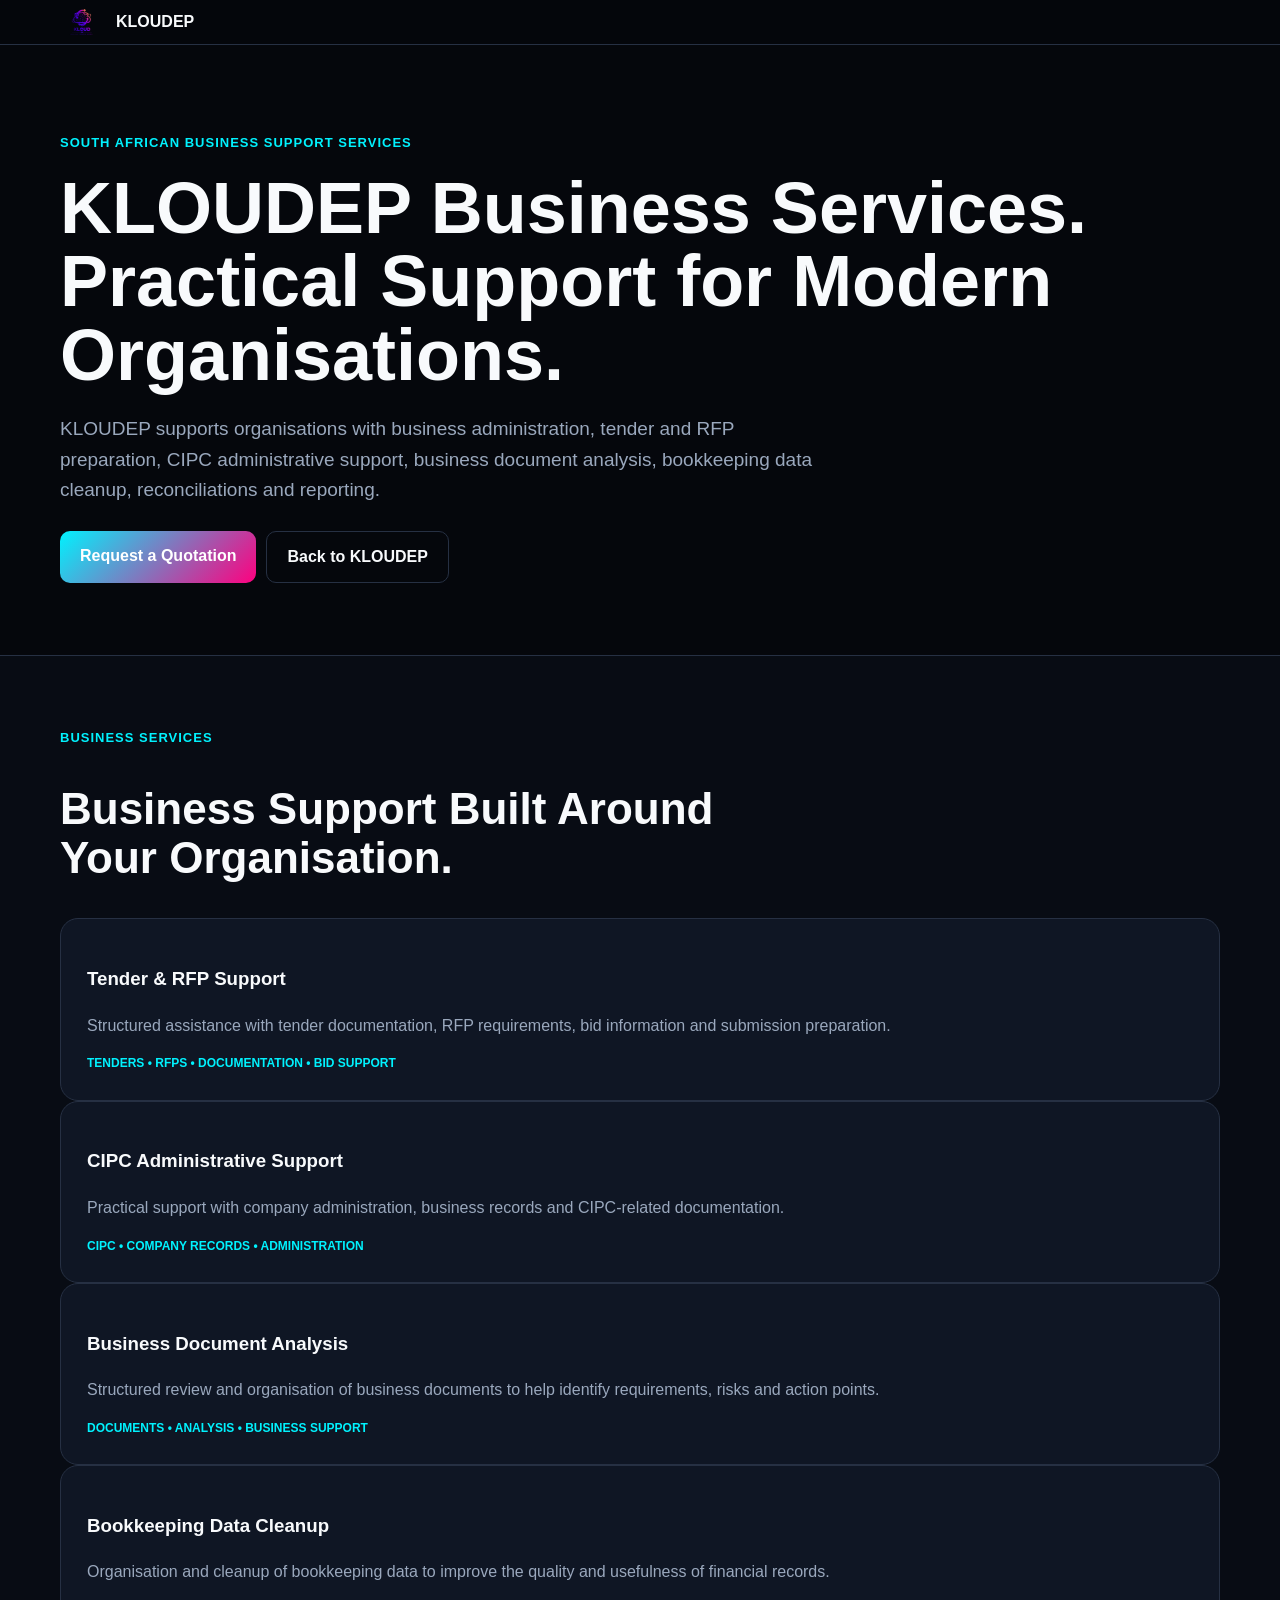
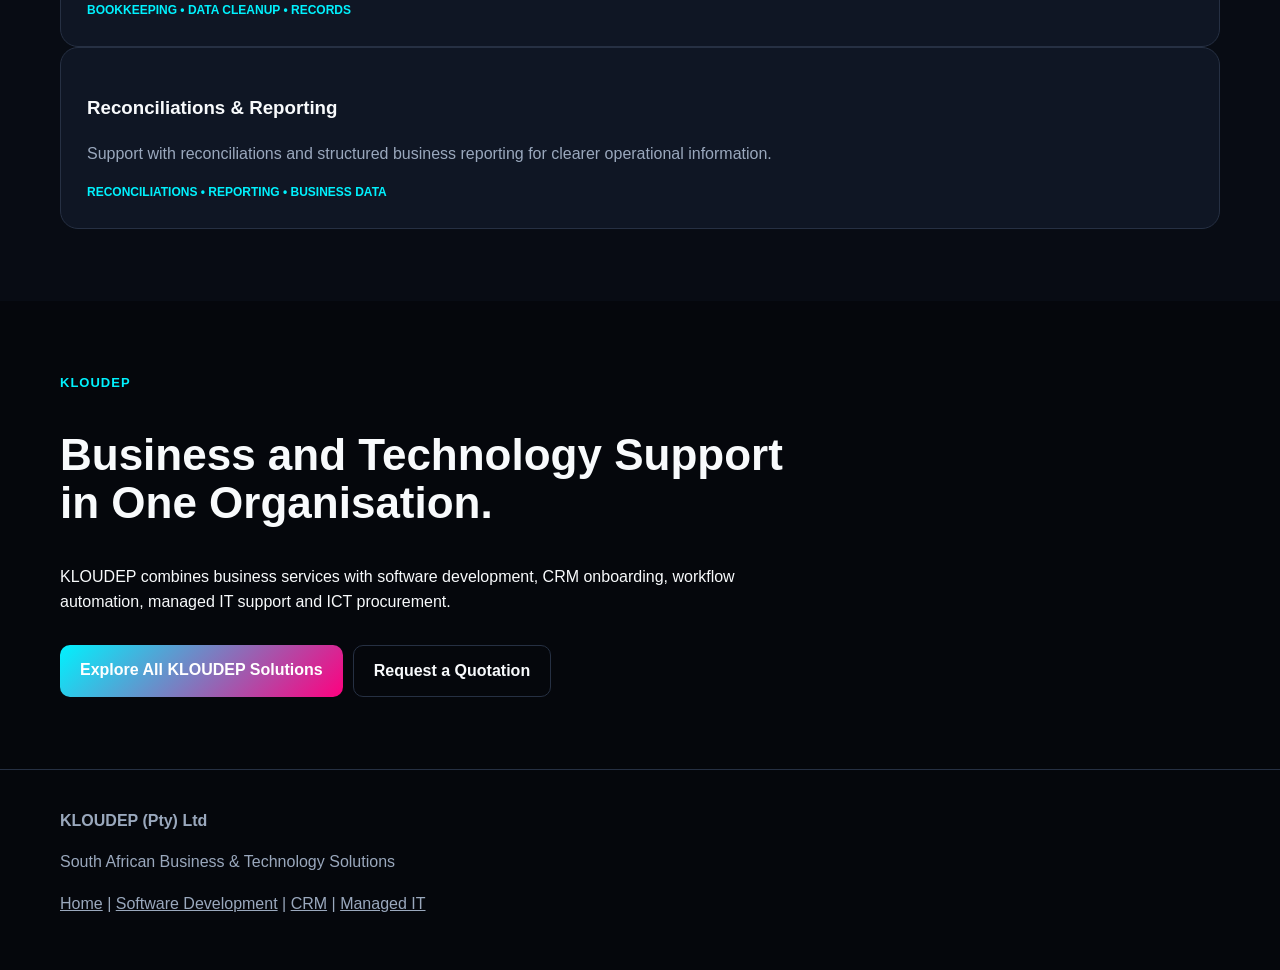
==== business-services.html @ bde9608d "Create business-services.html Add KLOUDEP business services page" ====
<!DOCTYPE html>
<html lang="en">
<head>
  <meta charset="UTF-8">
  <meta name="viewport" content="width=device-width, initial-scale=1">

  <title>KLOUDEP Business Services | Compliance, Bookkeeping & Tender Support South Africa</title>

  <meta
    name="description"
    content="KLOUDEP provides business support services in South Africa including tender and RFP support, CIPC administrative support, business document analysis, bookkeeping data cleanup, reconciliations and reporting."
  >

  <meta name="robots" content="index, follow">

  <link
    rel="canonical"
    href="https://kloudep.co.za/business-services.html"
  >

  <link rel="icon" href="images/logo.png">
  <link rel="stylesheet" href="css/style.css">

  <!-- Open Graph -->
  <meta property="og:type" content="website">
  <meta property="og:site_name" content="KLOUDEP">
  <meta property="og:title" content="KLOUDEP Business Services | South Africa">
  <meta
    property="og:description"
    content="Business support, tender and RFP assistance, CIPC administrative support, bookkeeping data cleanup, reconciliations and reporting."
  >
  <meta property="og:url" content="https://kloudep.co.za/business-services.html">
  <meta property="og:image" content="https://kloudep.co.za/images/logo.png">
</head>

<body>

  <header class="site-header">
    <div class="container">
      <a href="index.html" class="brand">
        <img src="images/logo.png" alt="KLOUDEP logo">
        <span>KLOUDEP</span>
      </a>
    </div>
  </header>

  <main>

    <section class="hero">
      <div class="container">

        <div class="eyebrow">
          South African Business Support Services
        </div>

        <h1>
          KLOUDEP Business Services.
          <br>
          <span class="gradient">
            Practical Support for Modern Organisations.
          </span>
        </h1>

        <p class="lead">
          KLOUDEP supports organisations with business administration,
          tender and RFP preparation, CIPC administrative support,
          business document analysis, bookkeeping data cleanup,
          reconciliations and reporting.
        </p>

        <div class="actions">
          <a class="btn primary" href="quotation.html">
            Request a Quotation
          </a>

          <a class="btn secondary" href="index.html">
            Back to KLOUDEP
          </a>
        </div>

      </div>
    </section>


    <section class="section alt">
      <div class="container">

        <div class="head">
          <div class="eyebrow">Business Services</div>

          <h2>
            Business Support Built Around Your Organisation.
          </h2>
        </div>

        <div class="grid">

          <article class="card">
            <h3>Tender &amp; RFP Support</h3>
            <p>
              Structured assistance with tender documentation,
              RFP requirements, bid information and submission preparation.
            </p>
            <div class="tags">
              Tenders • RFPs • Documentation • Bid Support
            </div>
          </article>

          <article class="card">
            <h3>CIPC Administrative Support</h3>
            <p>
              Practical support with company administration,
              business records and CIPC-related documentation.
            </p>
            <div class="tags">
              CIPC • Company Records • Administration
            </div>
          </article>

          <article class="card">
            <h3>Business Document Analysis</h3>
            <p>
              Structured review and organisation of business documents
              to help identify requirements, risks and action points.
            </p>
            <div class="tags">
              Documents • Analysis • Business Support
            </div>
          </article>

          <article class="card">
            <h3>Bookkeeping Data Cleanup</h3>
            <p>
              Organisation and cleanup of bookkeeping data to improve
              the quality and usefulness of financial records.
            </p>
            <div class="tags">
              Bookkeeping • Data Cleanup • Records
            </div>
          </article>

          <article class="card">
            <h3>Reconciliations &amp; Reporting</h3>
            <p>
              Support with reconciliations and structured business
              reporting for clearer operational information.
            </p>
            <div class="tags">
              Reconciliations • Reporting • Business Data
            </div>
          </article>

        </div>

      </div>
    </section>


    <section class="section">
      <div class="container">

        <div class="head">
          <div class="eyebrow">KLOUDEP</div>

          <h2>
            Business and Technology Support in One Organisation.
          </h2>

          <p>
            KLOUDEP combines business services with software development,
            CRM onboarding, workflow automation, managed IT support
            and ICT procurement.
          </p>
        </div>

        <div class="actions">
          <a class="btn primary" href="index.html#solutions">
            Explore All KLOUDEP Solutions
          </a>

          <a class="btn secondary" href="quotation.html">
            Request a Quotation
          </a>
        </div>

      </div>
    </section>

  </main>


  <footer>
    <div class="container">
      <strong>KLOUDEP (Pty) Ltd</strong>
      <p>
        South African Business &amp; Technology Solutions
      </p>

      <p>
        <a href="index.html">Home</a> |
        <a href="software-development.html">Software Development</a> |
        <a href="crm-onboarding.html">CRM</a> |
        <a href="managed-it.html">Managed IT</a>
      </p>
    </div>
  </footer>

</body>
</html>
---- css/style.css ----
/* ============================================================
   KLOUDEP WEBSITE
   Shared Stylesheet
   ============================================================ */


/* ============================================================
   1. DESIGN VARIABLES
   ============================================================ */

:root {
  --bg: #05070c;
  --card: #0f1624;
  --line: #263043;

  --cyan: #00f2fe;
  --pink: #ff007f;

  --text: #f8fafc;
  --muted: #9aa8bd;

  --max: 1160px;
}


/* ============================================================
   2. GLOBAL RESET
   ============================================================ */

* {
  box-sizing: border-box;
}

html {
  scroll-behavior: smooth;
}

body {
  margin: 0;
  font-family: Arial, Helvetica, sans-serif;
  background: var(--bg);
  color: var(--text);
  line-height: 1.6;
}

a {
  color: inherit;
}


/* ============================================================
   3. PAGE CONTAINER
   ============================================================ */

.container {
  width: min(var(--max), calc(100% - 40px));
  margin: auto;
}


/* ============================================================
   4. HEADER
   ============================================================ */

header {
  position: sticky;
  top: 0;
  z-index: 100;

  background: #05070cf5;
  border-bottom: 1px solid var(--line);
}


/* ============================================================
   5. NAVIGATION
   ============================================================ */

.nav {
  min-height: 74px;

  display: flex;
  align-items: center;
  justify-content: space-between;

  gap: 24px;
}


/* Brand */

.brand {
  display: flex;
  align-items: center;

  gap: 12px;

  text-decoration: none;
  font-weight: 800;
}

.brand img {
  width: 44px;
  height: 44px;

  object-fit: contain;
}

.brand small {
  display: block;

  color: var(--cyan);

  font-size: 10px;
}


/* Navigation Links */

.links {
  display: flex;
  align-items: center;

  gap: 18px;
}

.links a {
  text-decoration: none;
  font-weight: 700;
}

.links a:hover,
.links a[aria-current="page"] {
  color: var(--cyan);
}


/* Mobile Menu Button */

.menu {
  display: none;

  padding: 9px 12px;

  background: transparent;
  color: white;

  border: 1px solid var(--line);
  border-radius: 8px;
}


/* ============================================================
   6. BUTTONS
   ============================================================ */

.btn {
  display: inline-block;

  padding: 12px 20px;

  border: 1px solid var(--line);
  border-radius: 10px;

  text-decoration: none;
  font-weight: 800;
}

.primary {
  background: linear-gradient(
    135deg,
    var(--cyan),
    var(--pink)
  );

  border: 0;
  color: white;
}


/* ============================================================
   7. HERO SECTION
   ============================================================ */

.hero {
  padding: 88px 0 72px;

  border-bottom: 1px solid var(--line);
}

.hero-grid {
  display: grid;

  grid-template-columns: 1.2fr 0.8fr;

  gap: 52px;

  align-items: center;
}


/* ============================================================
   8. TYPOGRAPHY
   ============================================================ */

.eyebrow {
  color: var(--cyan);

  font-size: 13px;
  font-weight: 800;

  letter-spacing: 1px;
  text-transform: uppercase;
}

h1 {
  margin: 18px 0 22px;

  font-size: clamp(44px, 6vw, 72px);
  line-height: 1.02;
}

h2 {
  font-size: clamp(30px, 4vw, 44px);
  line-height: 1.1;
}

.lead,
.card p {
  color: var(--muted);
}

.lead {
  max-width: 780px;

  font-size: 19px;
}


/* ============================================================
   9. ACTION BUTTON GROUPS
   ============================================================ */

.actions {
  display: flex;
  flex-wrap: wrap;

  gap: 10px;

  margin-top: 26px;
}


/* ============================================================
   10. PANELS & CARDS
   ============================================================ */

.panel,
.card {
  padding: 26px;

  background: var(--card);

  border: 1px solid var(--line);
  border-radius: 18px;
}


/* ============================================================
   11. QUICK SERVICE LINKS
   ============================================================ */

.quick {
  display: grid;

  gap: 10px;
}

.quick a {
  padding: 13px;

  border: 1px solid var(--line);
  border-radius: 9px;

  text-decoration: none;
}

.quick a:hover {
  border-color: var(--cyan);
}


/* ============================================================
   12. TRUST / SERVICE NAVIGATION BAR
   ============================================================ */

.trust {
  border-bottom: 1px solid var(--line);
}

.trust-grid {
  display: grid;

  grid-template-columns: repeat(4, 1fr);
}

.trust-grid a {
  padding: 20px;

  text-align: center;
  text-decoration: none;
  font-weight: 800;
}


/* ============================================================
   13. STANDARD SECTIONS
   ============================================================ */

.section {
  padding: 72px 0;
}

.alt {
  background: #080c14;
}

.head {
  max-width: 760px;

  margin-bottom: 30px;
}


/* ============================================================
   14. GRID LAYOUTS
   ============================================================ */

.grid2 {
  display: grid;

  grid-template-columns: repeat(2, 1fr);

  gap: 20px;
}

.grid3 {
  display: grid;

  grid-template-columns: repeat(3, 1fr);

  gap: 18px;
}


/* ============================================================
   15. SERVICE CARDS
   ============================================================ */

.service {
  text-decoration: none;
}

.service .card {
  height: 100%;
}

.service:hover .card {
  border-color: var(--cyan);
}

.tags {
  color: var(--cyan);

  font-size: 12px;
  font-weight: 800;

  text-transform: uppercase;
}


/* ============================================================
   16. CONTACT PANEL
   ============================================================ */

.contact {
  padding: 42px 24px;

  text-align: center;
}


/* ============================================================
   17. FOOTER
   ============================================================ */

footer {
  padding: 38px 0;

  color: var(--muted);

  border-top: 1px solid var(--line);
}

.footer {
  display: grid;

  grid-template-columns: 2fr 1fr 1fr;

  gap: 30px;
}

.footer a {
  display: block;

  margin: 7px 0;

  text-decoration: none;
}


/* ============================================================
   18. RESPONSIVE / MOBILE LAYOUT
   ============================================================ */

@media (max-width: 900px) {

  /* Show mobile menu button */

  .menu {
    display: block;
  }


  /* Mobile navigation */

  .links {
    display: none;

    position: absolute;

    top: 74px;
    left: 0;
    right: 0;

    padding: 20px;

    background: #080c14;

    border-bottom: 1px solid var(--line);

    flex-direction: column;
    align-items: stretch;
  }

  .links.open {
    display: flex;
  }


  /* Convert grids to single column */

  .hero-grid,
  .grid2,
  .grid3,
  .footer {
    grid-template-columns: 1fr;
  }


  /* Keep trust links in two columns */

  .trust-grid {
    grid-template-columns: 1fr 1fr;
  }
}
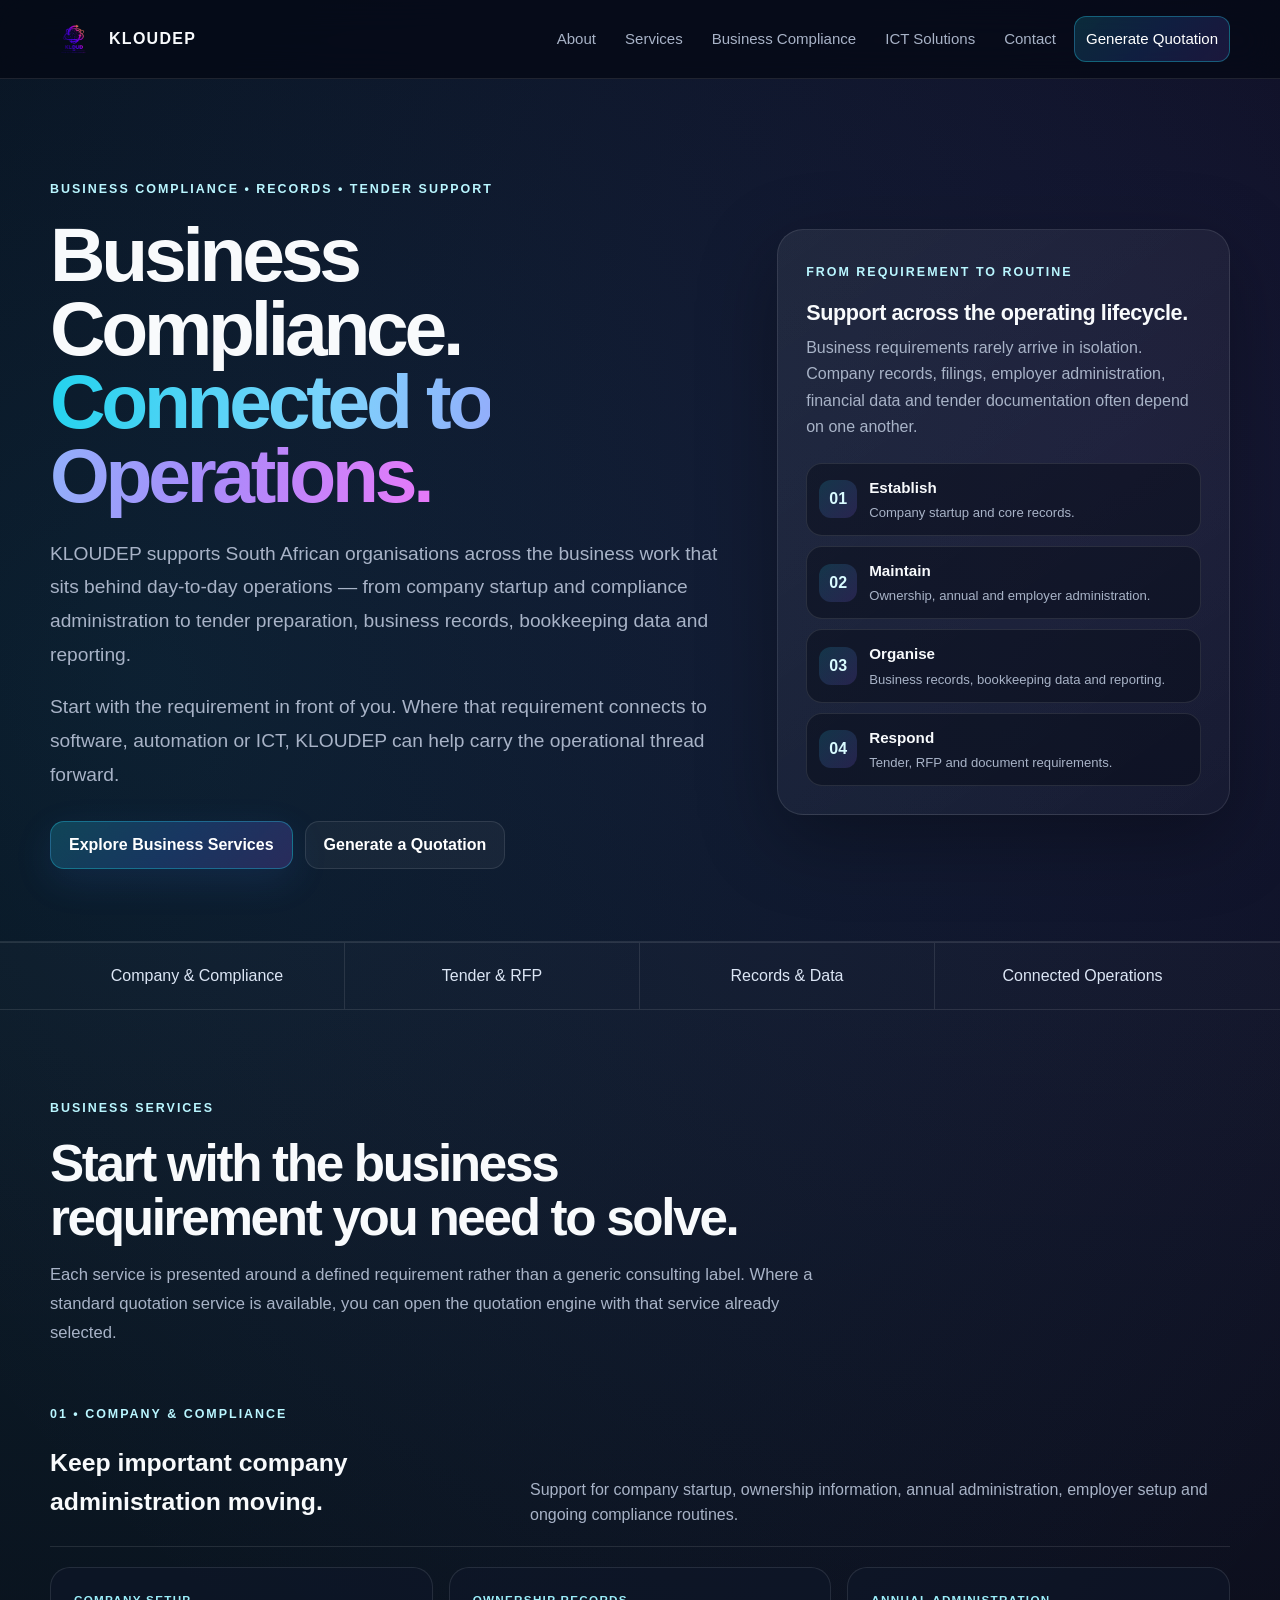
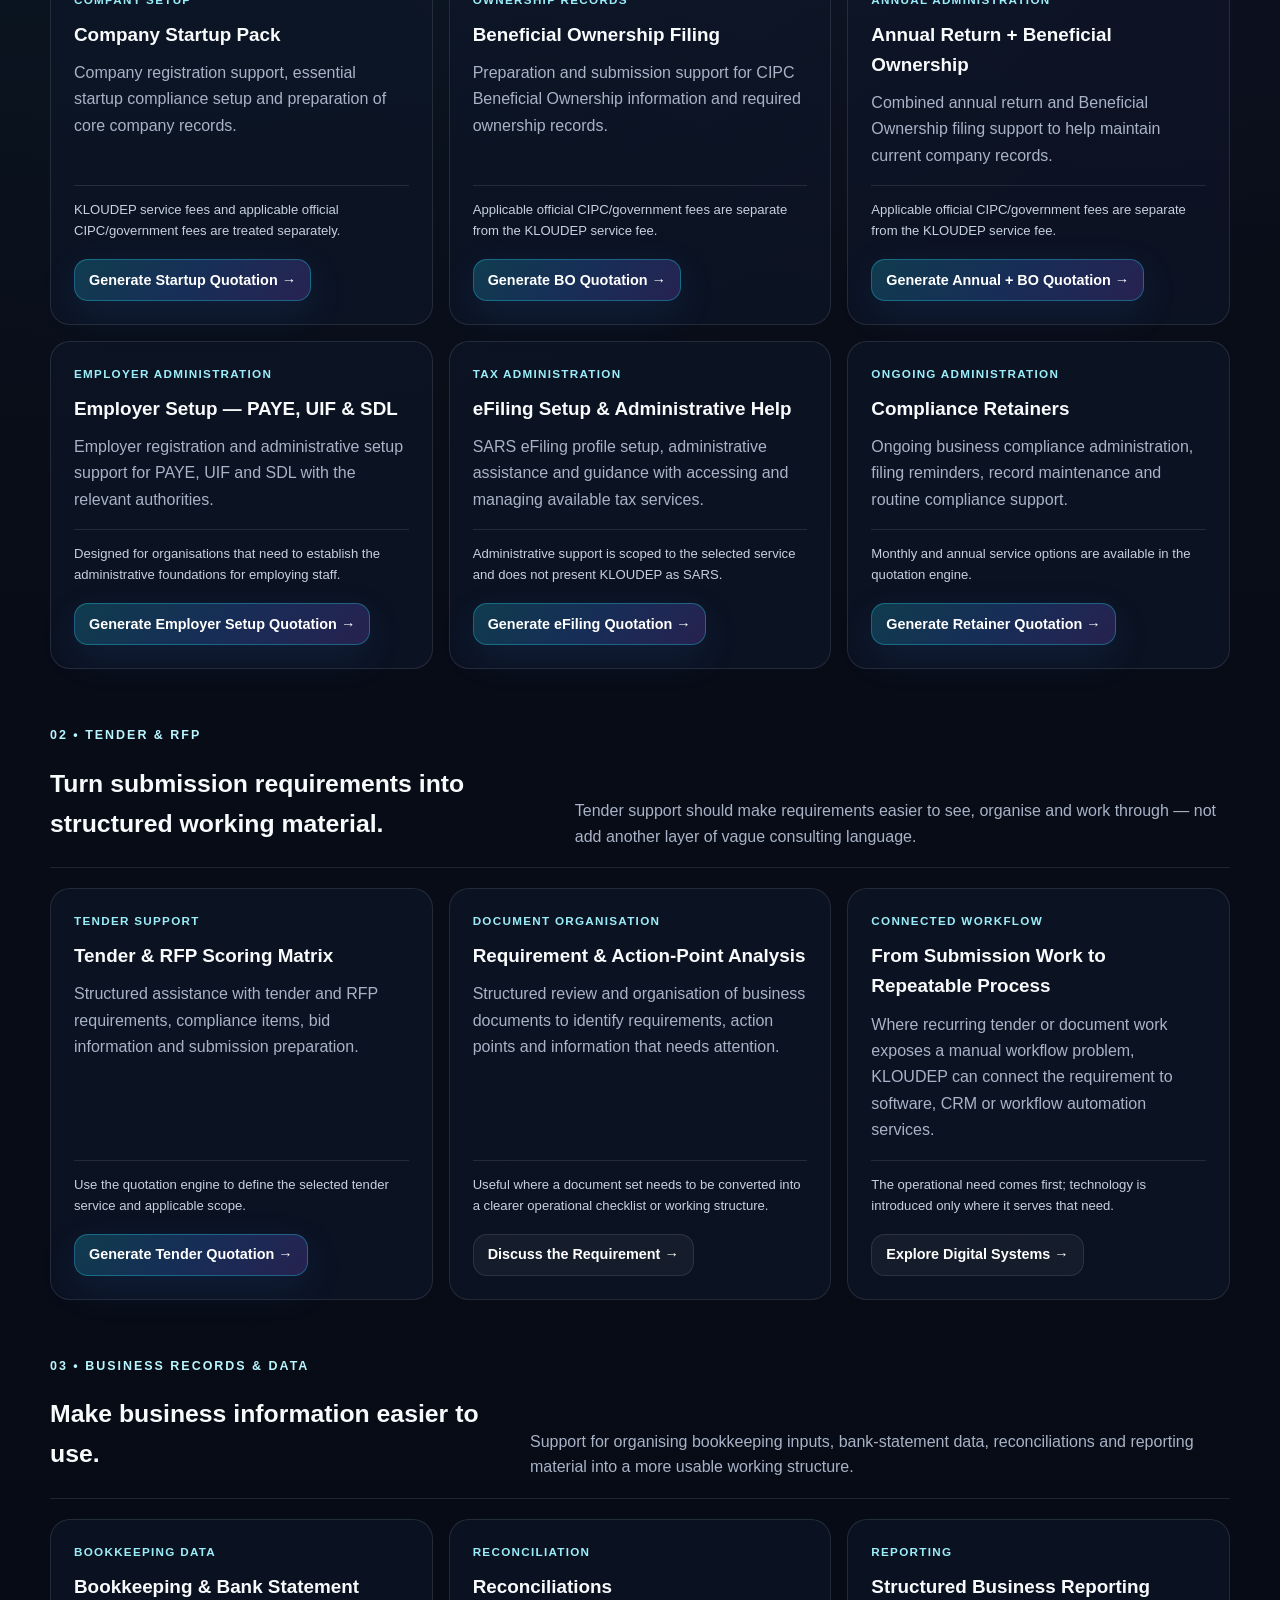
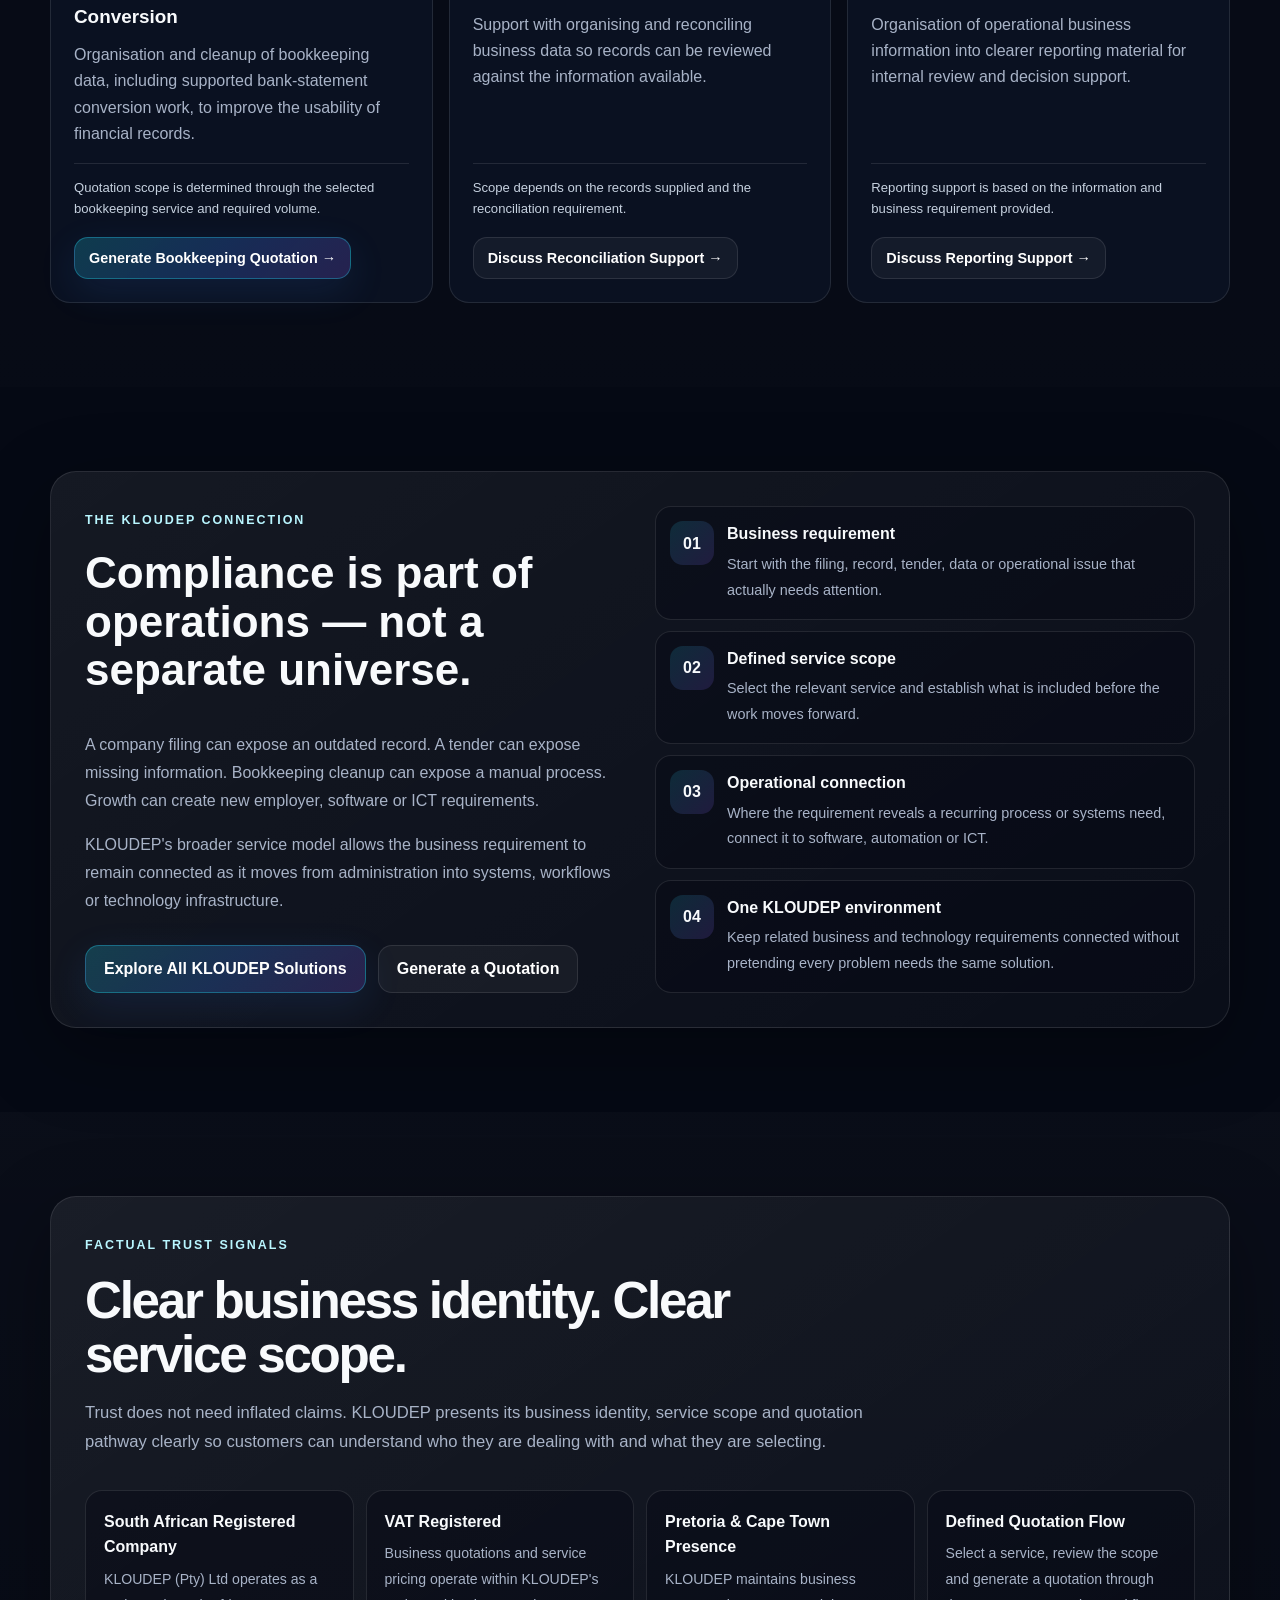
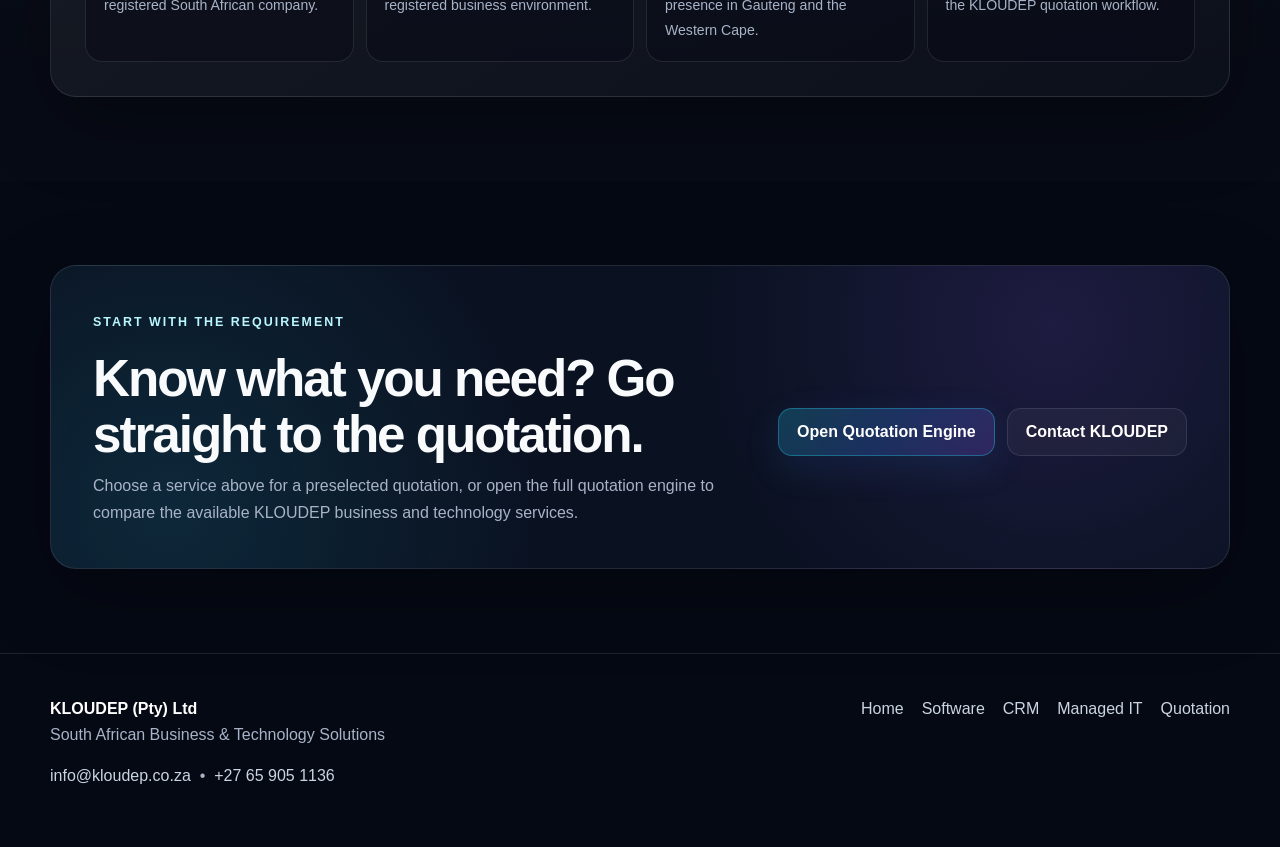
==== commit 0d9ea6ae: "Upgrade Business Services with premium compliance journey Rebuild the KLOUDEP Business Services page" ====
--- a/business-services.html
+++ b/business-services.html
@@ -5,18 +5,9 @@
   <meta name="viewport" content="width=device-width, initial-scale=1">
 
   <title>KLOUDEP Business Services | Compliance, Bookkeeping & Tender Support South Africa</title>
-
-  <meta
-    name="description"
-    content="KLOUDEP provides business support services in South Africa including tender and RFP support, CIPC administrative support, business document analysis, bookkeeping data cleanup, reconciliations and reporting."
-  >
-
+  <meta name="description" content="KLOUDEP provides business support services in South Africa including company compliance support, Beneficial Ownership and annual return administration, employer and eFiling setup assistance, tender and RFP support, bookkeeping data cleanup, reconciliations and reporting.">
   <meta name="robots" content="index, follow">
-
-  <link
-    rel="canonical"
-    href="https://kloudep.co.za/business-services.html"
-  >
+  <link rel="canonical" href="https://kloudep.co.za/business-services.html">
 
   <link rel="icon" href="images/logo.png">
   <link rel="stylesheet" href="css/style.css">
@@ -24,186 +15,801 @@
   <!-- Open Graph -->
   <meta property="og:type" content="website">
   <meta property="og:site_name" content="KLOUDEP">
-  <meta property="og:title" content="KLOUDEP Business Services | South Africa">
-  <meta
-    property="og:description"
-    content="Business support, tender and RFP assistance, CIPC administrative support, bookkeeping data cleanup, reconciliations and reporting."
-  >
+  <meta property="og:title" content="KLOUDEP Business Services | Compliance, Bookkeeping & Tender Support South Africa">
+  <meta property="og:description" content="Connected business support for company compliance, tender and RFP preparation, business records, bookkeeping data and operational administration in South Africa.">
   <meta property="og:url" content="https://kloudep.co.za/business-services.html">
   <meta property="og:image" content="https://kloudep.co.za/images/logo.png">
+
+  <!-- Twitter / X -->
+  <meta name="twitter:card" content="summary_large_image">
+  <meta name="twitter:title" content="KLOUDEP Business Services | South Africa">
+  <meta name="twitter:description" content="Company compliance, tender and RFP support, bookkeeping data organisation and connected business operations support.">
+  <meta name="twitter:image" content="https://kloudep.co.za/images/logo.png">
+
+  <!-- Organisation structured data -->
+  <script type="application/ld+json">
+  {
+    "@context": "https://schema.org",
+    "@type": "Corporation",
+    "@id": "https://kloudep.co.za/#organization",
+    "name": "KLOUDEP (Pty) Ltd",
+    "alternateName": "KLOUDEP",
+    "legalName": "KLOUD EP (PTY) LTD",
+    "identifier": "2021/387994/07",
+    "url": "https://kloudep.co.za/",
+    "logo": "https://kloudep.co.za/images/logo.png",
+    "telephone": "+27659051136",
+    "email": "info@kloudep.co.za",
+    "contactPoint": {
+      "@type": "ContactPoint",
+      "telephone": "+27659051136",
+      "email": "info@kloudep.co.za",
+      "contactType": "customer service",
+      "areaServed": "ZA",
+      "availableLanguage": "English"
+    }
+  }
+  </script>
+
+  <style>
+    :root{
+      --bg:#050914;
+      --surface:rgba(15,23,42,.68);
+      --surface-strong:rgba(15,23,42,.92);
+      --text:#f8fafc;
+      --muted:#a8b3c7;
+      --line:rgba(255,255,255,.10);
+      --cyan:#22d3ee;
+      --blue:#3b82f6;
+      --violet:#8b5cf6;
+      --shadow:0 24px 80px rgba(0,0,0,.32);
+    }
+
+    *{box-sizing:border-box}
+    html{scroll-behavior:smooth}
+    body{
+      margin:0;
+      background:
+        radial-gradient(circle at 12% 12%,rgba(34,211,238,.10),transparent 28%),
+        radial-gradient(circle at 88% 8%,rgba(139,92,246,.12),transparent 28%),
+        var(--bg);
+      color:var(--text);
+    }
+    a{color:inherit}
+    .container{width:min(1180px,calc(100% - 40px));margin-inline:auto}
+
+    .site-header{
+      position:sticky;
+      top:0;
+      z-index:100;
+      border-bottom:1px solid var(--line);
+      background:rgba(5,9,20,.76);
+      backdrop-filter:blur(18px);
+      -webkit-backdrop-filter:blur(18px);
+    }
+    .nav{
+      min-height:78px;
+      display:flex;
+      align-items:center;
+      justify-content:space-between;
+      gap:24px;
+    }
+    .brand{
+      display:inline-flex;
+      align-items:center;
+      gap:11px;
+      text-decoration:none;
+      font-weight:800;
+      letter-spacing:.08em;
+    }
+    .brand img{width:48px;height:48px;object-fit:contain}
+    .nav-links{
+      display:flex;
+      align-items:center;
+      gap:7px;
+    }
+    .nav-links a{
+      text-decoration:none;
+      color:var(--muted);
+      padding:10px 11px;
+      border-radius:12px;
+      font-size:.94rem;
+      transition:.2s ease;
+    }
+    .nav-links a:hover,.nav-links a:focus-visible{color:var(--text);background:rgba(255,255,255,.06)}
+    .nav-links .nav-cta{
+      color:#fff;
+      border:1px solid rgba(34,211,238,.35);
+      background:linear-gradient(135deg,rgba(34,211,238,.16),rgba(59,130,246,.18),rgba(139,92,246,.16));
+    }
+    .menu{
+      display:none;
+      width:44px;
+      height:44px;
+      border:1px solid var(--line);
+      border-radius:12px;
+      background:rgba(255,255,255,.04);
+      color:#fff;
+      font-size:1.2rem;
+      cursor:pointer;
+    }
+
+    .hero{padding:96px 0 72px}
+    .hero-grid{
+      display:grid;
+      grid-template-columns:minmax(0,1.2fr) minmax(320px,.8fr);
+      gap:48px;
+      align-items:center;
+    }
+    .eyebrow{
+      display:inline-flex;
+      align-items:center;
+      gap:8px;
+      color:#b9f6ff;
+      font-size:.78rem;
+      font-weight:800;
+      letter-spacing:.16em;
+      text-transform:uppercase;
+      margin-bottom:18px;
+    }
+    h1,h2,h3,p{margin-top:0}
+    h1{
+      font-size:clamp(2.9rem,6vw,5.7rem);
+      line-height:.96;
+      letter-spacing:-.055em;
+      margin-bottom:24px;
+      max-width:950px;
+    }
+    .gradient{
+      background:linear-gradient(100deg,var(--cyan),#7dd3fc 35%,#a78bfa 72%,#e879f9);
+      -webkit-background-clip:text;
+      background-clip:text;
+      color:transparent;
+    }
+    .lead{
+      max-width:760px;
+      color:var(--muted);
+      font-size:clamp(1.05rem,1.5vw,1.22rem);
+      line-height:1.75;
+    }
+    .actions{display:flex;flex-wrap:wrap;gap:12px;margin-top:30px}
+    .btn{
+      display:inline-flex;
+      align-items:center;
+      justify-content:center;
+      min-height:48px;
+      padding:0 18px;
+      border-radius:14px;
+      border:1px solid var(--line);
+      background:rgba(255,255,255,.045);
+      color:#fff;
+      text-decoration:none;
+      font-weight:750;
+      transition:.2s ease;
+    }
+    .btn:hover,.btn:focus-visible{transform:translateY(-1px);border-color:rgba(34,211,238,.42)}
+    .btn.primary{
+      border-color:rgba(34,211,238,.34);
+      background:linear-gradient(135deg,rgba(34,211,238,.22),rgba(59,130,246,.25),rgba(139,92,246,.22));
+      box-shadow:0 12px 38px rgba(59,130,246,.12);
+    }
+    .btn.small{min-height:42px;padding:0 14px;font-size:.9rem}
+
+    .hero-panel,.story-shell,.trust-shell,.cta-shell{
+      border:1px solid var(--line);
+      border-radius:26px;
+      background:linear-gradient(145deg,rgba(255,255,255,.065),rgba(255,255,255,.025));
+      box-shadow:var(--shadow);
+    }
+    .hero-panel{padding:28px}
+    .hero-panel h2{font-size:1.35rem;letter-spacing:-.02em;margin-bottom:10px}
+    .hero-panel p{color:var(--muted);line-height:1.65}
+    .journey{display:grid;gap:10px;margin-top:22px}
+    .journey-item{
+      display:grid;
+      grid-template-columns:38px 1fr;
+      gap:12px;
+      align-items:center;
+      padding:12px;
+      border:1px solid var(--line);
+      border-radius:16px;
+      background:rgba(5,9,20,.45);
+    }
+    .journey-num{
+      width:38px;height:38px;border-radius:12px;
+      display:grid;place-items:center;
+      color:#d9fbff;font-weight:800;
+      background:linear-gradient(135deg,rgba(34,211,238,.16),rgba(139,92,246,.18));
+    }
+    .journey-item strong{display:block;font-size:.95rem}
+    .journey-item span{display:block;color:var(--muted);font-size:.82rem;margin-top:2px}
+
+    .cap-strip{border-block:1px solid var(--line);background:rgba(255,255,255,.018)}
+    .cap-grid{display:grid;grid-template-columns:repeat(4,1fr)}
+    .capability{
+      padding:20px 18px;
+      text-decoration:none;
+      text-align:center;
+      color:#dce6f5;
+      border-right:1px solid var(--line);
+    }
+    .capability:last-child{border-right:0}
+    .capability:hover{background:rgba(255,255,255,.035)}
+
+    .section{padding:84px 0}
+    .section.alt{background:linear-gradient(180deg,rgba(255,255,255,.018),rgba(255,255,255,.008))}
+    .head{max-width:780px;margin-bottom:34px}
+    .head h2{
+      font-size:clamp(2rem,4vw,3.45rem);
+      line-height:1.05;
+      letter-spacing:-.045em;
+      margin-bottom:16px;
+    }
+    .head p{color:var(--muted);line-height:1.75;font-size:1.04rem}
+
+    .service-group{margin-top:52px}
+    .group-heading{
+      display:flex;
+      justify-content:space-between;
+      gap:24px;
+      align-items:end;
+      padding-bottom:18px;
+      border-bottom:1px solid var(--line);
+      margin-bottom:20px;
+    }
+    .group-heading h3{font-size:1.55rem;margin-bottom:6px}
+    .group-heading p{color:var(--muted);margin:0;max-width:700px;line-height:1.6}
+
+    .service-grid{display:grid;grid-template-columns:repeat(3,1fr);gap:16px}
+    .service-card{
+      display:flex;
+      flex-direction:column;
+      min-height:100%;
+      padding:23px;
+      border:1px solid var(--line);
+      border-radius:20px;
+      background:rgba(15,23,42,.58);
+      transition:.2s ease;
+    }
+    .service-card:hover{transform:translateY(-2px);border-color:rgba(34,211,238,.26)}
+    .service-card .kicker{color:#9beef9;font-size:.73rem;font-weight:800;letter-spacing:.11em;text-transform:uppercase;margin-bottom:10px}
+    .service-card h3{font-size:1.18rem;margin-bottom:10px}
+    .service-card p{color:var(--muted);line-height:1.65;margin-bottom:16px}
+    .service-card .note{font-size:.82rem;color:#c6d1df;padding-top:13px;border-top:1px solid var(--line);margin-top:auto}
+    .service-card .card-action{margin-top:18px}
+
+    .story-shell{padding:34px}
+    .story-grid{display:grid;grid-template-columns:1fr 1fr;gap:30px}
+    .story-copy p{color:var(--muted);line-height:1.75}
+    .flow{display:grid;gap:11px}
+    .flow-row{
+      display:grid;
+      grid-template-columns:44px 1fr;
+      gap:13px;
+      padding:14px;
+      border:1px solid var(--line);
+      border-radius:16px;
+      background:rgba(5,9,20,.42);
+    }
+    .flow-icon{
+      width:44px;height:44px;border-radius:13px;display:grid;place-items:center;
+      background:linear-gradient(135deg,rgba(34,211,238,.15),rgba(139,92,246,.17));
+      font-weight:800;
+    }
+    .flow-row strong{display:block;margin-bottom:4px}
+    .flow-row span{color:var(--muted);font-size:.9rem;line-height:1.5}
+
+    .trust-shell{padding:34px}
+    .proof-grid{display:grid;grid-template-columns:repeat(4,1fr);gap:12px;margin-top:24px}
+    .proof{
+      padding:18px;
+      border:1px solid var(--line);
+      border-radius:17px;
+      background:rgba(5,9,20,.42);
+    }
+    .proof strong{display:block;margin-bottom:6px}
+    .proof span{color:var(--muted);font-size:.88rem;line-height:1.5}
+
+    .cta-shell{
+      padding:42px;
+      display:grid;
+      grid-template-columns:1fr auto;
+      gap:28px;
+      align-items:center;
+      background:
+        radial-gradient(circle at 85% 20%,rgba(139,92,246,.15),transparent 34%),
+        radial-gradient(circle at 10% 80%,rgba(34,211,238,.12),transparent 35%),
+        rgba(15,23,42,.64);
+    }
+    .cta-shell h2{font-size:clamp(2rem,4vw,3.2rem);letter-spacing:-.04em;margin-bottom:10px}
+    .cta-shell p{color:var(--muted);line-height:1.65;margin-bottom:0;max-width:700px}
+
+    footer{padding:42px 0;border-top:1px solid var(--line);color:var(--muted)}
+    .footer-grid{display:grid;grid-template-columns:1.2fr .8fr;gap:24px}
+    footer strong{color:#fff}
+    footer a{text-decoration:none;color:#cbd5e1}
+    footer a:hover{text-decoration:underline}
+    .footer-links{display:flex;flex-wrap:wrap;gap:12px 18px;justify-content:flex-end}
+
+    @media(max-width:900px){
+      .container{width:min(100% - 28px,1180px)}
+      .menu{display:inline-grid;place-items:center}
+      .nav-links{
+        display:none;
+        position:absolute;
+        left:14px;right:14px;top:72px;
+        padding:12px;
+        flex-direction:column;
+        align-items:stretch;
+        border:1px solid var(--line);
+        border-radius:18px;
+        background:rgba(5,9,20,.97);
+        box-shadow:var(--shadow);
+      }
+      .nav-links.open{display:flex}
+      .nav-links a{padding:12px}
+      .brand img{width:44px;height:44px}
+      .hero{padding:72px 0 56px}
+      .hero-grid,.story-grid,.cta-shell,.footer-grid{grid-template-columns:1fr}
+      .service-grid{grid-template-columns:repeat(2,1fr)}
+      .proof-grid,.cap-grid{grid-template-columns:repeat(2,1fr)}
+      .capability:nth-child(2){border-right:0}
+      .capability:nth-child(-n+2){border-bottom:1px solid var(--line)}
+      .footer-links{justify-content:flex-start}
+    }
+
+    @media(max-width:620px){
+      h1{font-size:clamp(2.55rem,14vw,4.2rem)}
+      .section{padding:66px 0}
+      .service-grid,.proof-grid{grid-template-columns:1fr}
+      .group-heading{align-items:start;flex-direction:column}
+      .hero-panel,.story-shell,.trust-shell,.cta-shell{padding:24px}
+      .actions .btn{width:100%}
+    }
+
+    @media(prefers-reduced-motion:reduce){
+      html{scroll-behavior:auto}
+      *,*::before,*::after{transition:none!important;animation:none!important}
+    }
+  </style>
 </head>
 
 <body>
 
+  <!-- =========================================================
+       PREMIUM SITE NAVIGATION
+  ========================================================== -->
   <header class="site-header">
-    <div class="container">
-      <a href="index.html" class="brand">
+    <div class="container nav">
+      <a href="index.html" class="brand" aria-label="KLOUDEP home">
         <img src="images/logo.png" alt="KLOUDEP logo">
         <span>KLOUDEP</span>
       </a>
+
+      <button class="menu" type="button" aria-expanded="false" aria-controls="main-navigation" aria-label="Open navigation">
+        ☰
+      </button>
+
+      <nav class="nav-links" id="main-navigation" aria-label="Main navigation">
+        <a href="index.html#about">About</a>
+        <a href="index.html#solutions">Services</a>
+        <a href="business-services.html" aria-current="page">Business Compliance</a>
+        <a href="managed-it.html">ICT Solutions</a>
+        <a href="index.html#contact">Contact</a>
+        <a class="nav-cta" href="quotation.html">Generate Quotation</a>
+      </nav>
     </div>
   </header>
 
   <main>
 
+    <!-- =========================================================
+         HERO
+    ========================================================== -->
     <section class="hero">
-      <div class="container">
-
-        <div class="eyebrow">
-          South African Business Support Services
+      <div class="container hero-grid">
+
+        <div>
+          <div class="eyebrow">Business Compliance • Records • Tender Support</div>
+
+          <h1>
+            Business Compliance.
+            <br>
+            <span class="gradient">Connected to Operations.</span>
+          </h1>
+
+          <p class="lead">
+            KLOUDEP supports South African organisations across the business work that sits behind day-to-day operations — from company startup and compliance administration to tender preparation, business records, bookkeeping data and reporting.
+          </p>
+
+          <p class="lead">
+            Start with the requirement in front of you. Where that requirement connects to software, automation or ICT, KLOUDEP can help carry the operational thread forward.
+          </p>
+
+          <div class="actions">
+            <a class="btn primary" href="#services">Explore Business Services</a>
+            <a class="btn" href="quotation.html">Generate a Quotation</a>
+          </div>
         </div>
 
-        <h1>
-          KLOUDEP Business Services.
-          <br>
-          <span class="gradient">
-            Practical Support for Modern Organisations.
-          </span>
-        </h1>
-
-        <p class="lead">
-          KLOUDEP supports organisations with business administration,
-          tender and RFP preparation, CIPC administrative support,
-          business document analysis, bookkeeping data cleanup,
-          reconciliations and reporting.
-        </p>
-
-        <div class="actions">
-          <a class="btn primary" href="quotation.html">
-            Request a Quotation
-          </a>
-
-          <a class="btn secondary" href="index.html">
-            Back to KLOUDEP
-          </a>
-        </div>
+        <aside class="hero-panel" aria-label="Business compliance journey">
+          <div class="eyebrow">From Requirement to Routine</div>
+          <h2>Support across the operating lifecycle.</h2>
+          <p>
+            Business requirements rarely arrive in isolation. Company records, filings, employer administration, financial data and tender documentation often depend on one another.
+          </p>
+
+          <div class="journey">
+            <div class="journey-item">
+              <div class="journey-num">01</div>
+              <div><strong>Establish</strong><span>Company startup and core records.</span></div>
+            </div>
+            <div class="journey-item">
+              <div class="journey-num">02</div>
+              <div><strong>Maintain</strong><span>Ownership, annual and employer administration.</span></div>
+            </div>
+            <div class="journey-item">
+              <div class="journey-num">03</div>
+              <div><strong>Organise</strong><span>Business records, bookkeeping data and reporting.</span></div>
+            </div>
+            <div class="journey-item">
+              <div class="journey-num">04</div>
+              <div><strong>Respond</strong><span>Tender, RFP and document requirements.</span></div>
+            </div>
+          </div>
+        </aside>
 
       </div>
     </section>
 
-
+    <!-- Capability strip -->
+    <section class="cap-strip" aria-label="Business service capabilities">
+      <div class="container cap-grid">
+        <a class="capability" href="#company-compliance">Company &amp; Compliance</a>
+        <a class="capability" href="#tender-support">Tender &amp; RFP</a>
+        <a class="capability" href="#records-data">Records &amp; Data</a>
+        <a class="capability" href="#connected-operations">Connected Operations</a>
+      </div>
+    </section>
+
+    <!-- =========================================================
+         SERVICES
+    ========================================================== -->
+    <section class="section alt" id="services">
+      <div class="container">
+
+        <div class="head">
+          <div class="eyebrow">Business Services</div>
+          <h2>Start with the business requirement you need to solve.</h2>
+          <p>
+            Each service is presented around a defined requirement rather than a generic consulting label. Where a standard quotation service is available, you can open the quotation engine with that service already selected.
+          </p>
+        </div>
+
+        <!-- Company & Compliance -->
+        <div class="service-group" id="company-compliance">
+          <div class="group-heading">
+            <div>
+              <div class="eyebrow">01 • Company &amp; Compliance</div>
+              <h3>Keep important company administration moving.</h3>
+            </div>
+            <p>
+              Support for company startup, ownership information, annual administration, employer setup and ongoing compliance routines.
+            </p>
+          </div>
+
+          <div class="service-grid">
+
+            <article class="service-card">
+              <div class="kicker">Company Setup</div>
+              <h3>Company Startup Pack</h3>
+              <p>
+                Company registration support, essential startup compliance setup and preparation of core company records.
+              </p>
+              <div class="note">KLOUDEP service fees and applicable official CIPC/government fees are treated separately.</div>
+              <div class="card-action"><a class="btn small primary" href="quotation.html?service=company-startup">Generate Startup Quotation →</a></div>
+            </article>
+
+            <article class="service-card">
+              <div class="kicker">Ownership Records</div>
+              <h3>Beneficial Ownership Filing</h3>
+              <p>
+                Preparation and submission support for CIPC Beneficial Ownership information and required ownership records.
+              </p>
+              <div class="note">Applicable official CIPC/government fees are separate from the KLOUDEP service fee.</div>
+              <div class="card-action"><a class="btn small primary" href="quotation.html?service=bo-filing">Generate BO Quotation →</a></div>
+            </article>
+
+            <article class="service-card">
+              <div class="kicker">Annual Administration</div>
+              <h3>Annual Return + Beneficial Ownership</h3>
+              <p>
+                Combined annual return and Beneficial Ownership filing support to help maintain current company records.
+              </p>
+              <div class="note">Applicable official CIPC/government fees are separate from the KLOUDEP service fee.</div>
+              <div class="card-action"><a class="btn small primary" href="quotation.html?service=annual-bo">Generate Annual + BO Quotation →</a></div>
+            </article>
+
+            <article class="service-card">
+              <div class="kicker">Employer Administration</div>
+              <h3>Employer Setup — PAYE, UIF &amp; SDL</h3>
+              <p>
+                Employer registration and administrative setup support for PAYE, UIF and SDL with the relevant authorities.
+              </p>
+              <div class="note">Designed for organisations that need to establish the administrative foundations for employing staff.</div>
+              <div class="card-action"><a class="btn small primary" href="quotation.html?service=employer-setup">Generate Employer Setup Quotation →</a></div>
+            </article>
+
+            <article class="service-card">
+              <div class="kicker">Tax Administration</div>
+              <h3>eFiling Setup &amp; Administrative Help</h3>
+              <p>
+                SARS eFiling profile setup, administrative assistance and guidance with accessing and managing available tax services.
+              </p>
+              <div class="note">Administrative support is scoped to the selected service and does not present KLOUDEP as SARS.</div>
+              <div class="card-action"><a class="btn small primary" href="quotation.html?service=efiling-help">Generate eFiling Quotation →</a></div>
+            </article>
+
+            <article class="service-card">
+              <div class="kicker">Ongoing Administration</div>
+              <h3>Compliance Retainers</h3>
+              <p>
+                Ongoing business compliance administration, filing reminders, record maintenance and routine compliance support.
+              </p>
+              <div class="note">Monthly and annual service options are available in the quotation engine.</div>
+              <div class="card-action"><a class="btn small primary" href="quotation.html?service=compliance-monthly">Generate Retainer Quotation →</a></div>
+            </article>
+
+          </div>
+        </div>
+
+        <!-- Tender & RFP -->
+        <div class="service-group" id="tender-support">
+          <div class="group-heading">
+            <div>
+              <div class="eyebrow">02 • Tender &amp; RFP</div>
+              <h3>Turn submission requirements into structured working material.</h3>
+            </div>
+            <p>
+              Tender support should make requirements easier to see, organise and work through — not add another layer of vague consulting language.
+            </p>
+          </div>
+
+          <div class="service-grid">
+
+            <article class="service-card">
+              <div class="kicker">Tender Support</div>
+              <h3>Tender &amp; RFP Scoring Matrix</h3>
+              <p>
+                Structured assistance with tender and RFP requirements, compliance items, bid information and submission preparation.
+              </p>
+              <div class="note">Use the quotation engine to define the selected tender service and applicable scope.</div>
+              <div class="card-action"><a class="btn small primary" href="quotation.html?service=tender">Generate Tender Quotation →</a></div>
+            </article>
+
+            <article class="service-card">
+              <div class="kicker">Document Organisation</div>
+              <h3>Requirement &amp; Action-Point Analysis</h3>
+              <p>
+                Structured review and organisation of business documents to identify requirements, action points and information that needs attention.
+              </p>
+              <div class="note">Useful where a document set needs to be converted into a clearer operational checklist or working structure.</div>
+              <div class="card-action"><a class="btn small" href="index.html#contact">Discuss the Requirement →</a></div>
+            </article>
+
+            <article class="service-card">
+              <div class="kicker">Connected Workflow</div>
+              <h3>From Submission Work to Repeatable Process</h3>
+              <p>
+                Where recurring tender or document work exposes a manual workflow problem, KLOUDEP can connect the requirement to software, CRM or workflow automation services.
+              </p>
+              <div class="note">The operational need comes first; technology is introduced only where it serves that need.</div>
+              <div class="card-action"><a class="btn small" href="software-development.html">Explore Digital Systems →</a></div>
+            </article>
+
+          </div>
+        </div>
+
+        <!-- Records & Data -->
+        <div class="service-group" id="records-data">
+          <div class="group-heading">
+            <div>
+              <div class="eyebrow">03 • Business Records &amp; Data</div>
+              <h3>Make business information easier to use.</h3>
+            </div>
+            <p>
+              Support for organising bookkeeping inputs, bank-statement data, reconciliations and reporting material into a more usable working structure.
+            </p>
+          </div>
+
+          <div class="service-grid">
+
+            <article class="service-card">
+              <div class="kicker">Bookkeeping Data</div>
+              <h3>Bookkeeping &amp; Bank Statement Conversion</h3>
+              <p>
+                Organisation and cleanup of bookkeeping data, including supported bank-statement conversion work, to improve the usability of financial records.
+              </p>
+              <div class="note">Quotation scope is determined through the selected bookkeeping service and required volume.</div>
+              <div class="card-action"><a class="btn small primary" href="quotation.html?service=bookkeeping">Generate Bookkeeping Quotation →</a></div>
+            </article>
+
+            <article class="service-card">
+              <div class="kicker">Reconciliation</div>
+              <h3>Reconciliations</h3>
+              <p>
+                Support with organising and reconciling business data so records can be reviewed against the information available.
+              </p>
+              <div class="note">Scope depends on the records supplied and the reconciliation requirement.</div>
+              <div class="card-action"><a class="btn small" href="index.html#contact">Discuss Reconciliation Support →</a></div>
+            </article>
+
+            <article class="service-card">
+              <div class="kicker">Reporting</div>
+              <h3>Structured Business Reporting</h3>
+              <p>
+                Organisation of operational business information into clearer reporting material for internal review and decision support.
+              </p>
+              <div class="note">Reporting support is based on the information and business requirement provided.</div>
+              <div class="card-action"><a class="btn small" href="index.html#contact">Discuss Reporting Support →</a></div>
+            </article>
+
+          </div>
+        </div>
+
+      </div>
+    </section>
+
+    <!-- =========================================================
+         COMPLIANCE TO OPERATIONS STORY
+    ========================================================== -->
+    <section class="section" id="connected-operations">
+      <div class="container">
+        <div class="story-shell">
+          <div class="story-grid">
+
+            <div class="story-copy">
+              <div class="eyebrow">The KLOUDEP Connection</div>
+              <h2>Compliance is part of operations — not a separate universe.</h2>
+              <p>
+                A company filing can expose an outdated record. A tender can expose missing information. Bookkeeping cleanup can expose a manual process. Growth can create new employer, software or ICT requirements.
+              </p>
+              <p>
+                KLOUDEP's broader service model allows the business requirement to remain connected as it moves from administration into systems, workflows or technology infrastructure.
+              </p>
+              <div class="actions">
+                <a class="btn primary" href="index.html#solutions">Explore All KLOUDEP Solutions</a>
+                <a class="btn" href="quotation.html">Generate a Quotation</a>
+              </div>
+            </div>
+
+            <div class="flow" aria-label="Connected business operations">
+              <div class="flow-row">
+                <div class="flow-icon">01</div>
+                <div><strong>Business requirement</strong><span>Start with the filing, record, tender, data or operational issue that actually needs attention.</span></div>
+              </div>
+              <div class="flow-row">
+                <div class="flow-icon">02</div>
+                <div><strong>Defined service scope</strong><span>Select the relevant service and establish what is included before the work moves forward.</span></div>
+              </div>
+              <div class="flow-row">
+                <div class="flow-icon">03</div>
+                <div><strong>Operational connection</strong><span>Where the requirement reveals a recurring process or systems need, connect it to software, automation or ICT.</span></div>
+              </div>
+              <div class="flow-row">
+                <div class="flow-icon">04</div>
+                <div><strong>One KLOUDEP environment</strong><span>Keep related business and technology requirements connected without pretending every problem needs the same solution.</span></div>
+              </div>
+            </div>
+
+          </div>
+        </div>
+      </div>
+    </section>
+
+    <!-- =========================================================
+         FACTUAL TRUST
+    ========================================================== -->
     <section class="section alt">
       <div class="container">
-
-        <div class="head">
-          <div class="eyebrow">Business Services</div>
-
-          <h2>
-            Business Support Built Around Your Organisation.
-          </h2>
+        <div class="trust-shell">
+          <div class="head">
+            <div class="eyebrow">Factual Trust Signals</div>
+            <h2>Clear business identity. Clear service scope.</h2>
+            <p>
+              Trust does not need inflated claims. KLOUDEP presents its business identity, service scope and quotation pathway clearly so customers can understand who they are dealing with and what they are selecting.
+            </p>
+          </div>
+
+          <div class="proof-grid">
+            <div class="proof">
+              <strong>South African Registered Company</strong>
+              <span>KLOUDEP (Pty) Ltd operates as a registered South African company.</span>
+            </div>
+            <div class="proof">
+              <strong>VAT Registered</strong>
+              <span>Business quotations and service pricing operate within KLOUDEP's registered business environment.</span>
+            </div>
+            <div class="proof">
+              <strong>Pretoria &amp; Cape Town Presence</strong>
+              <span>KLOUDEP maintains business presence in Gauteng and the Western Cape.</span>
+            </div>
+            <div class="proof">
+              <strong>Defined Quotation Flow</strong>
+              <span>Select a service, review the scope and generate a quotation through the KLOUDEP quotation workflow.</span>
+            </div>
+          </div>
         </div>
-
-        <div class="grid">
-
-          <article class="card">
-            <h3>Tender &amp; RFP Support</h3>
-            <p>
-              Structured assistance with tender documentation,
-              RFP requirements, bid information and submission preparation.
-            </p>
-            <div class="tags">
-              Tenders • RFPs • Documentation • Bid Support
-            </div>
-          </article>
-
-          <article class="card">
-            <h3>CIPC Administrative Support</h3>
-            <p>
-              Practical support with company administration,
-              business records and CIPC-related documentation.
-            </p>
-            <div class="tags">
-              CIPC • Company Records • Administration
-            </div>
-          </article>
-
-          <article class="card">
-            <h3>Business Document Analysis</h3>
-            <p>
-              Structured review and organisation of business documents
-              to help identify requirements, risks and action points.
-            </p>
-            <div class="tags">
-              Documents • Analysis • Business Support
-            </div>
-          </article>
-
-          <article class="card">
-            <h3>Bookkeeping Data Cleanup</h3>
-            <p>
-              Organisation and cleanup of bookkeeping data to improve
-              the quality and usefulness of financial records.
-            </p>
-            <div class="tags">
-              Bookkeeping • Data Cleanup • Records
-            </div>
-          </article>
-
-          <article class="card">
-            <h3>Reconciliations &amp; Reporting</h3>
-            <p>
-              Support with reconciliations and structured business
-              reporting for clearer operational information.
-            </p>
-            <div class="tags">
-              Reconciliations • Reporting • Business Data
-            </div>
-          </article>
-
-        </div>
-
       </div>
     </section>
 
-
+    <!-- =========================================================
+         FINAL CTA
+    ========================================================== -->
     <section class="section">
       <div class="container">
-
-        <div class="head">
-          <div class="eyebrow">KLOUDEP</div>
-
-          <h2>
-            Business and Technology Support in One Organisation.
-          </h2>
-
-          <p>
-            KLOUDEP combines business services with software development,
-            CRM onboarding, workflow automation, managed IT support
-            and ICT procurement.
-          </p>
+        <div class="cta-shell">
+          <div>
+            <div class="eyebrow">Start With the Requirement</div>
+            <h2>Know what you need? Go straight to the quotation.</h2>
+            <p>
+              Choose a service above for a preselected quotation, or open the full quotation engine to compare the available KLOUDEP business and technology services.
+            </p>
+          </div>
+          <div class="actions">
+            <a class="btn primary" href="quotation.html">Open Quotation Engine</a>
+            <a class="btn" href="index.html#contact">Contact KLOUDEP</a>
+          </div>
         </div>
-
-        <div class="actions">
-          <a class="btn primary" href="index.html#solutions">
-            Explore All KLOUDEP Solutions
-          </a>
-
-          <a class="btn secondary" href="quotation.html">
-            Request a Quotation
-          </a>
-        </div>
-
       </div>
     </section>
 
   </main>
 
-
   <footer>
-    <div class="container">
-      <strong>KLOUDEP (Pty) Ltd</strong>
-      <p>
-        South African Business &amp; Technology Solutions
-      </p>
-
-      <p>
-        <a href="index.html">Home</a> |
-        <a href="software-development.html">Software Development</a> |
-        <a href="crm-onboarding.html">CRM</a> |
+    <div class="container footer-grid">
+      <div>
+        <strong>KLOUDEP (Pty) Ltd</strong>
+        <p>South African Business &amp; Technology Solutions</p>
+        <p>
+          <a href="mailto:info@kloudep.co.za">info@kloudep.co.za</a>
+          &nbsp;•&nbsp;
+          <a href="tel:+27659051136">+27 65 905 1136</a>
+        </p>
+      </div>
+
+      <nav class="footer-links" aria-label="Footer navigation">
+        <a href="index.html">Home</a>
+        <a href="software-development.html">Software</a>
+        <a href="crm-onboarding.html">CRM</a>
         <a href="managed-it.html">Managed IT</a>
-      </p>
+        <a href="quotation.html">Quotation</a>
+      </nav>
     </div>
   </footer>
 
+  <script>
+    const menuButton = document.querySelector('.menu');
+    const navigation = document.getElementById('main-navigation');
+
+    if (menuButton && navigation) {
+      menuButton.addEventListener('click', () => {
+        const isOpen = navigation.classList.toggle('open');
+        menuButton.setAttribute('aria-expanded', String(isOpen));
+        menuButton.setAttribute('aria-label', isOpen ? 'Close navigation' : 'Open navigation');
+        document.body.style.overflow = isOpen ? 'hidden' : '';
+      });
+
+      navigation.querySelectorAll('a').forEach(link => {
+        link.addEventListener('click', () => {
+          navigation.classList.remove('open');
+          menuButton.setAttribute('aria-expanded', 'false');
+          menuButton.setAttribute('aria-label', 'Open navigation');
+          document.body.style.overflow = '';
+        });
+      });
+    }
+  </script>
+
 </body>
 </html>
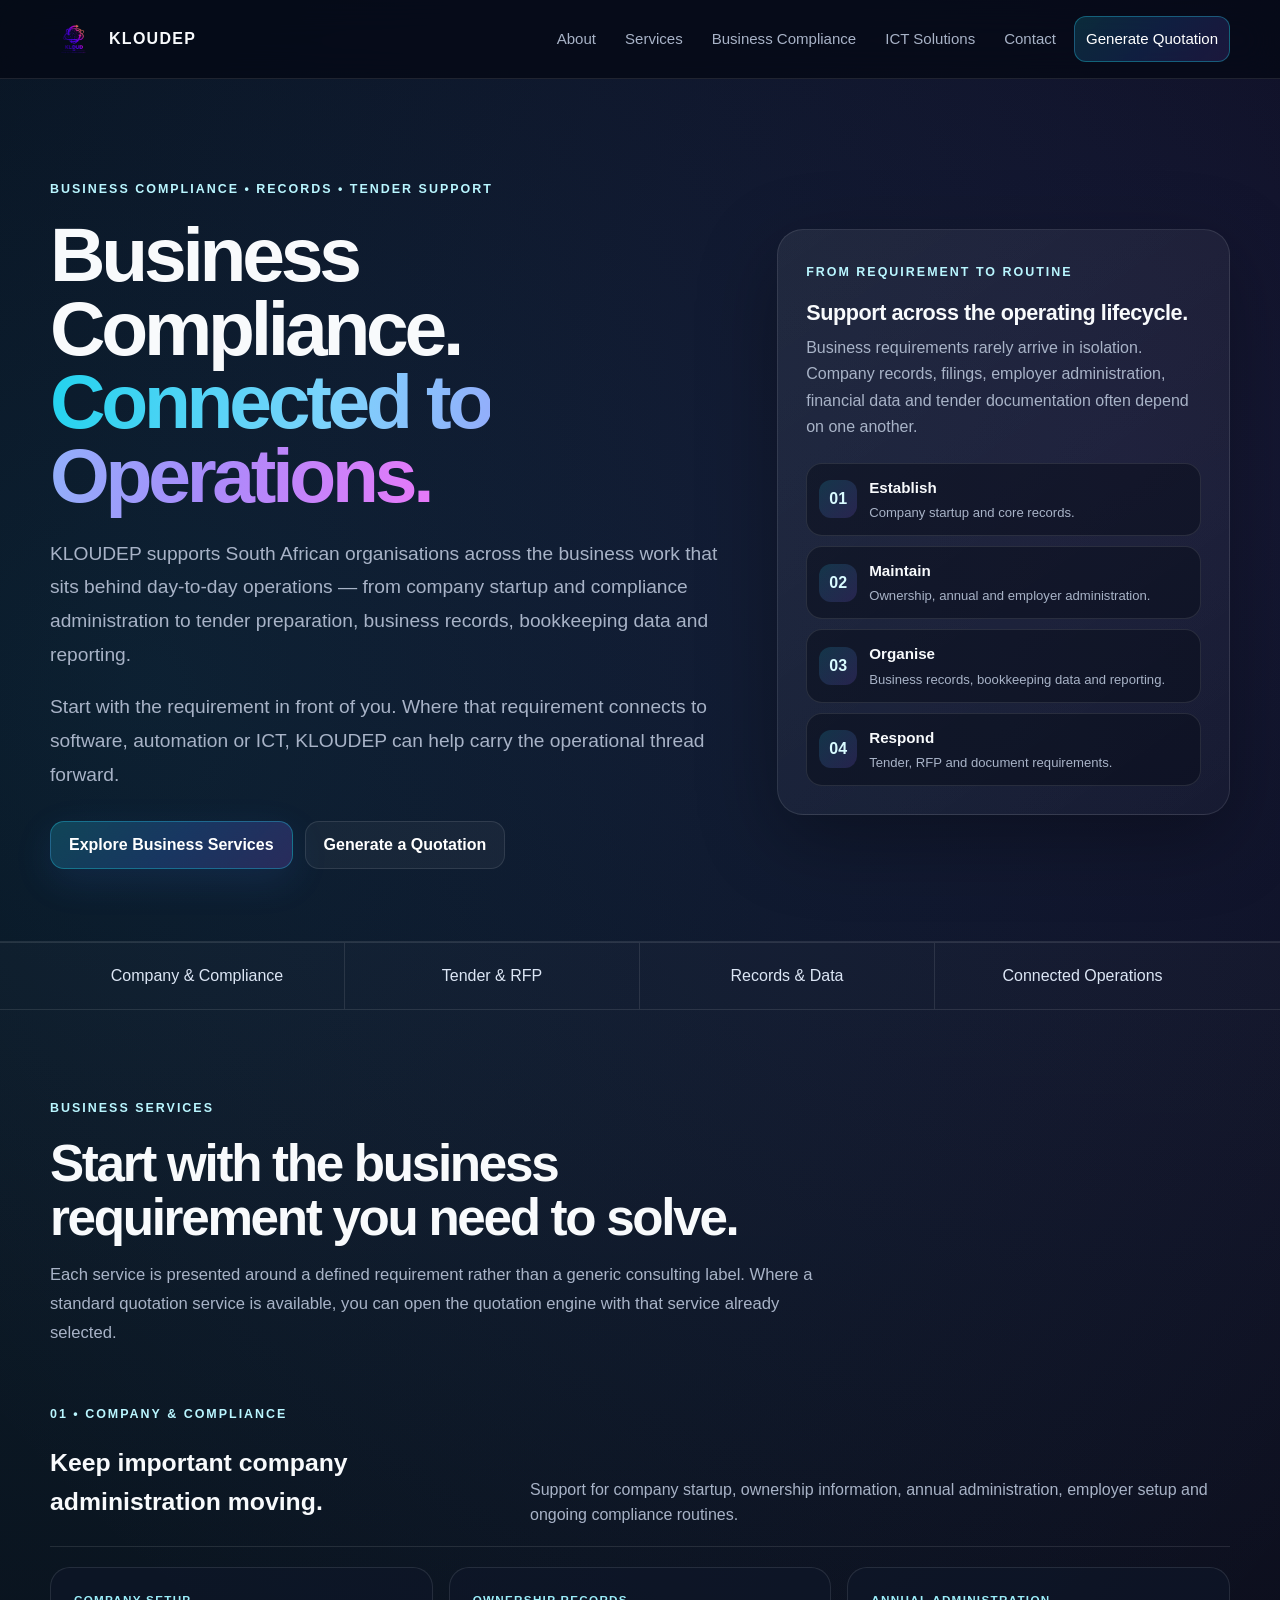
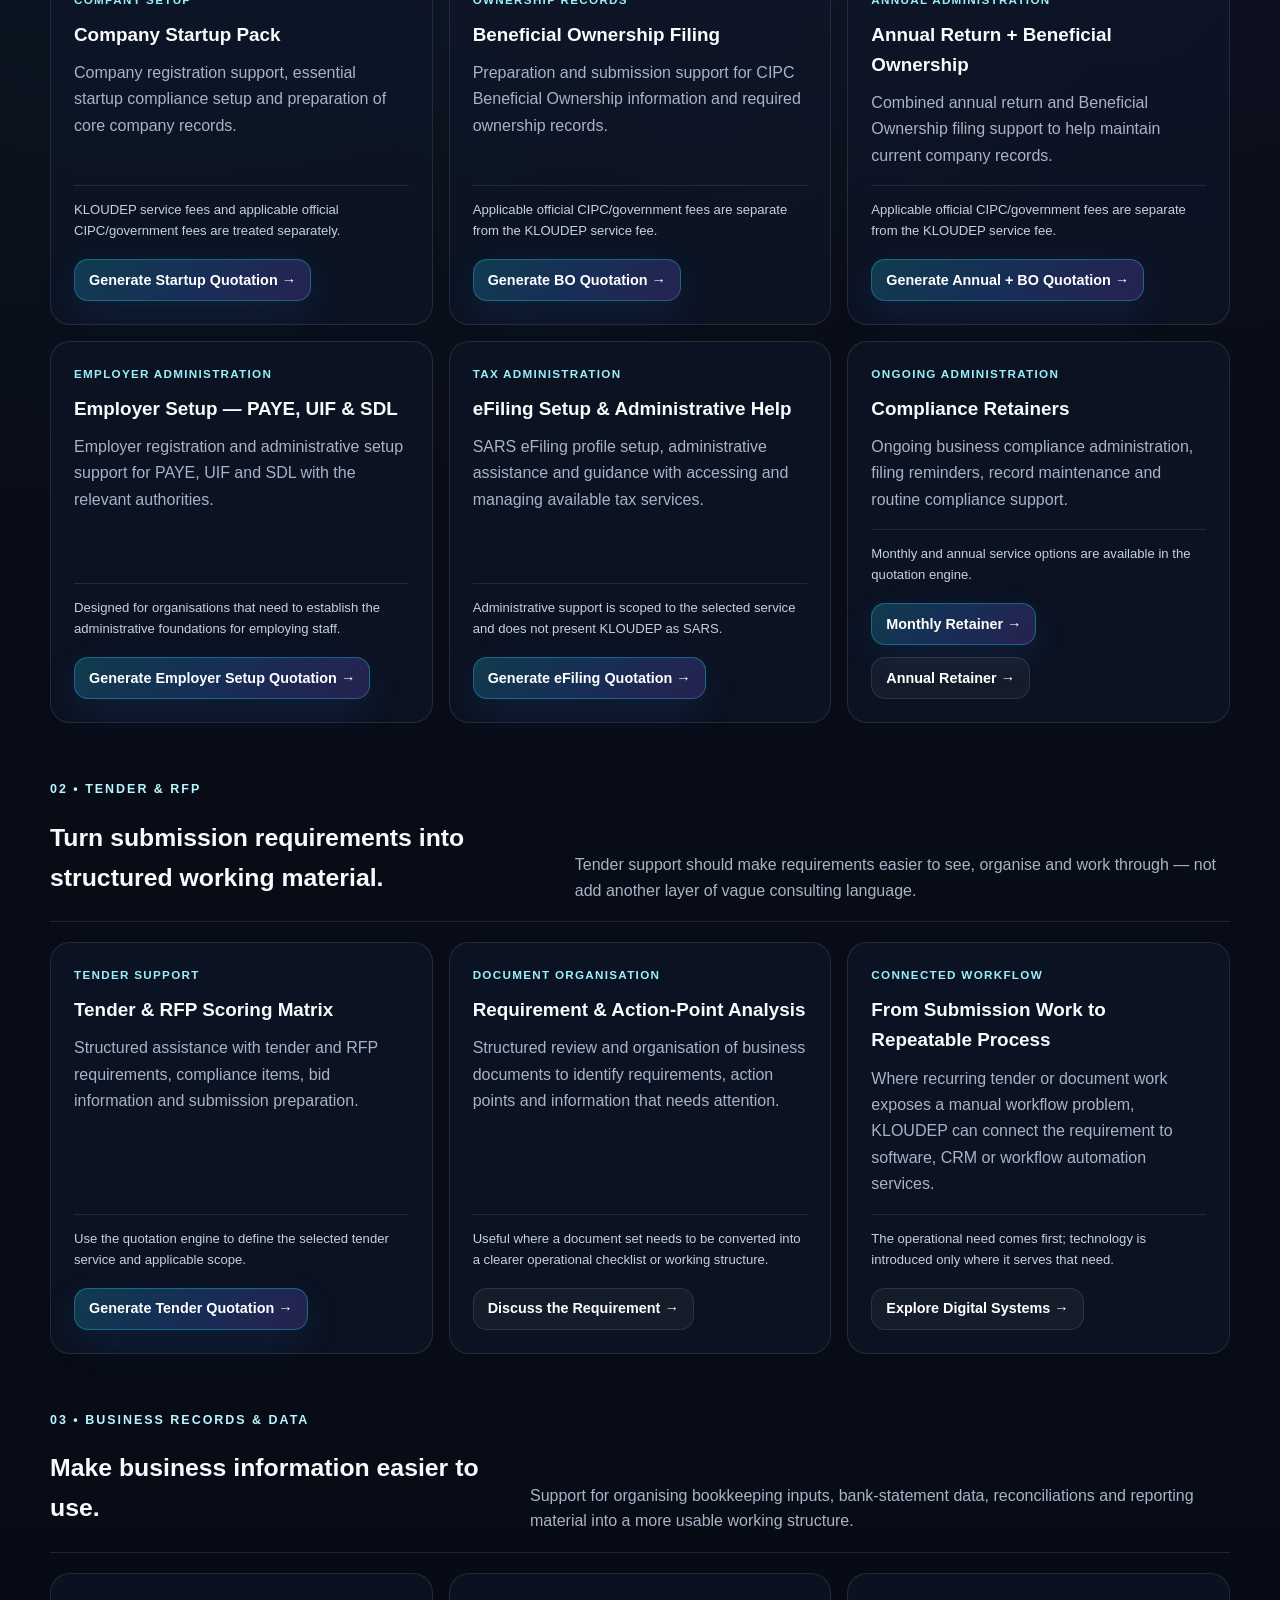
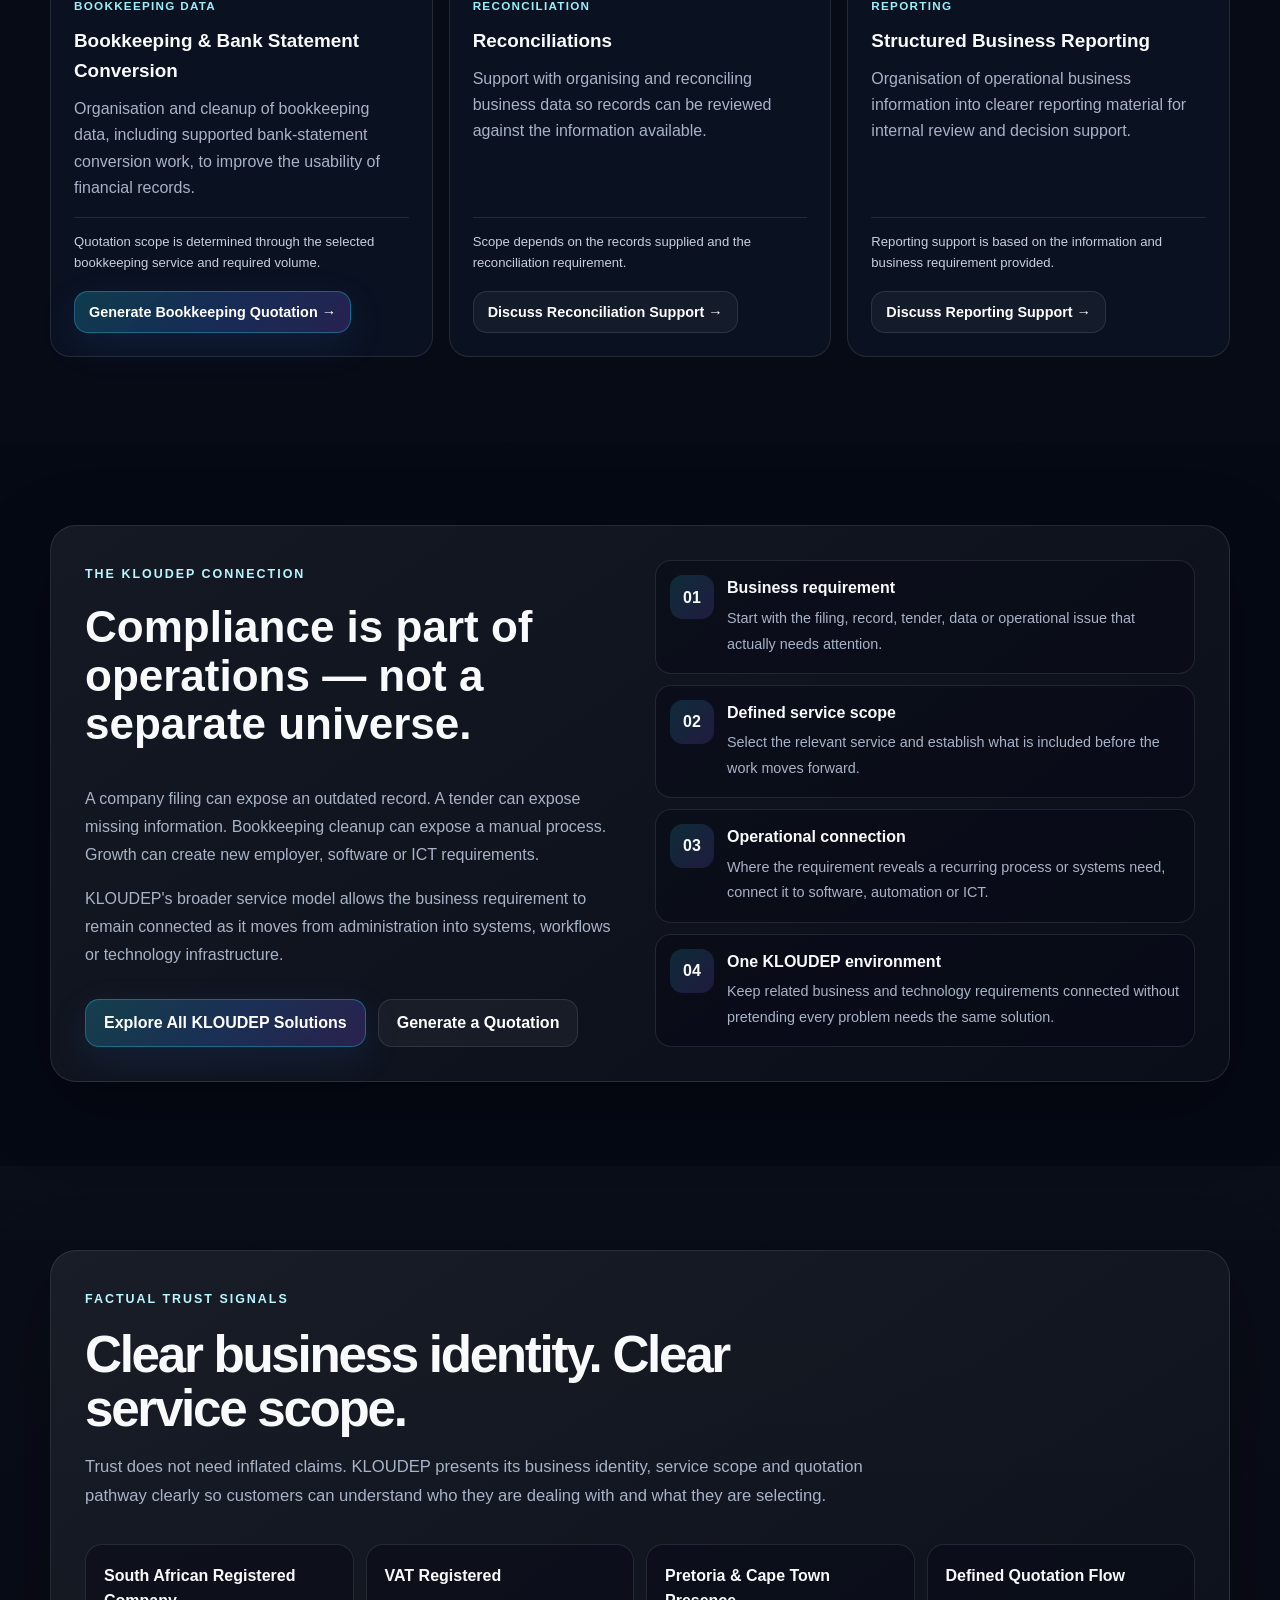
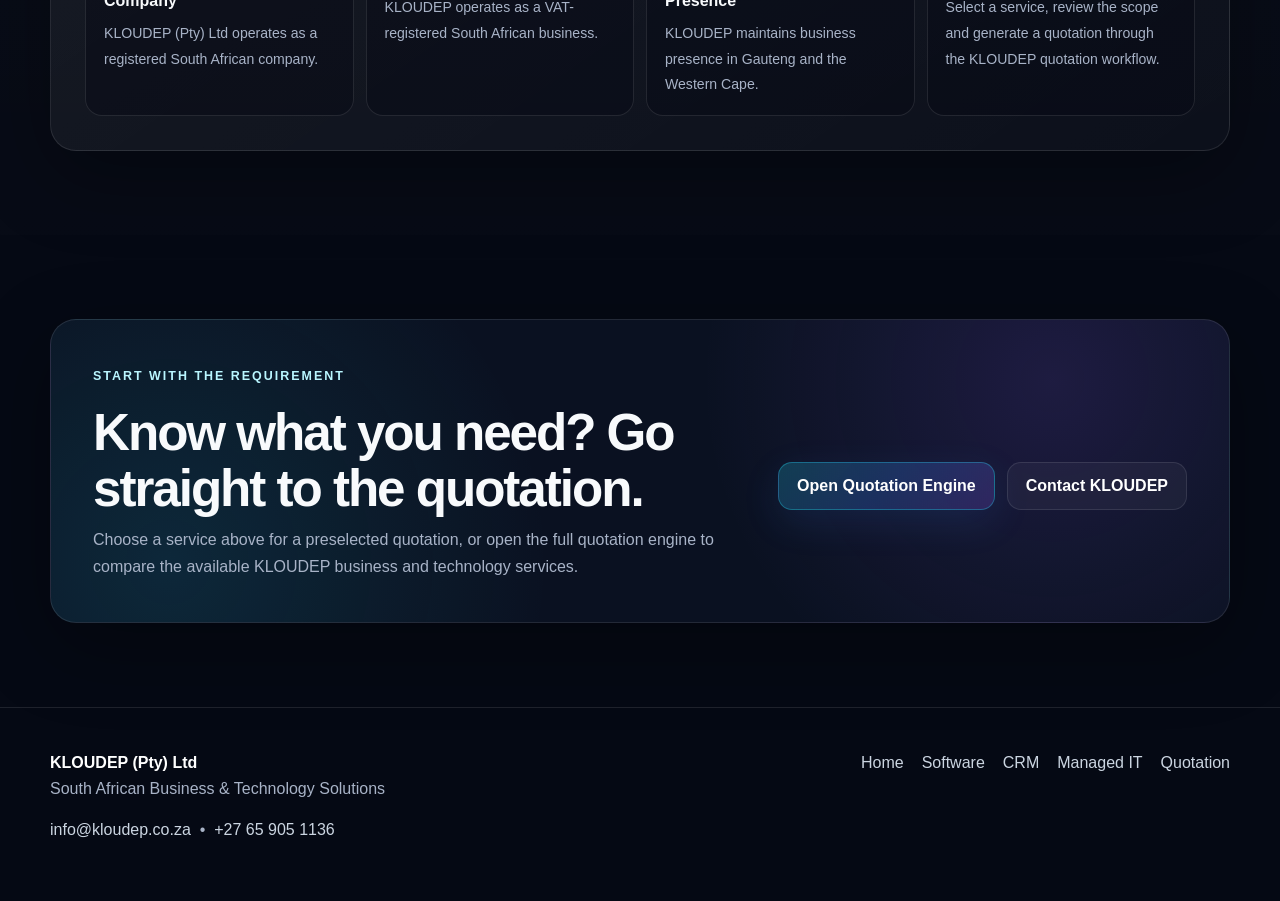
==== commit 5c6ad1e7: "Upgrade Business Services and quotation routing Rebuild the KLOUDEP Business Services page around de" ====
--- a/business-services.html
+++ b/business-services.html
@@ -557,7 +557,12 @@
                 Ongoing business compliance administration, filing reminders, record maintenance and routine compliance support.
               </p>
               <div class="note">Monthly and annual service options are available in the quotation engine.</div>
-              <div class="card-action"><a class="btn small primary" href="quotation.html?service=compliance-monthly">Generate Retainer Quotation →</a></div>
+              <div class="card-action">
+                <div class="actions" style="margin-top:0">
+                  <a class="btn small primary" href="quotation.html?service=compliance-monthly">Monthly Retainer →</a>
+                  <a class="btn small" href="quotation.html?service=compliance-annual">Annual Retainer →</a>
+                </div>
+              </div>
             </article>
 
           </div>
@@ -728,7 +733,7 @@
             </div>
             <div class="proof">
               <strong>VAT Registered</strong>
-              <span>Business quotations and service pricing operate within KLOUDEP's registered business environment.</span>
+              <span>KLOUDEP operates as a VAT-registered South African business.</span>
             </div>
             <div class="proof">
               <strong>Pretoria &amp; Cape Town Presence</strong>
@@ -808,6 +813,16 @@
           document.body.style.overflow = '';
         });
       });
+
+      document.addEventListener('keydown', event => {
+        if (event.key === 'Escape' && navigation.classList.contains('open')) {
+          navigation.classList.remove('open');
+          menuButton.setAttribute('aria-expanded', 'false');
+          menuButton.setAttribute('aria-label', 'Open navigation');
+          document.body.style.overflow = '';
+          menuButton.focus();
+        }
+      });
     }
   </script>
 
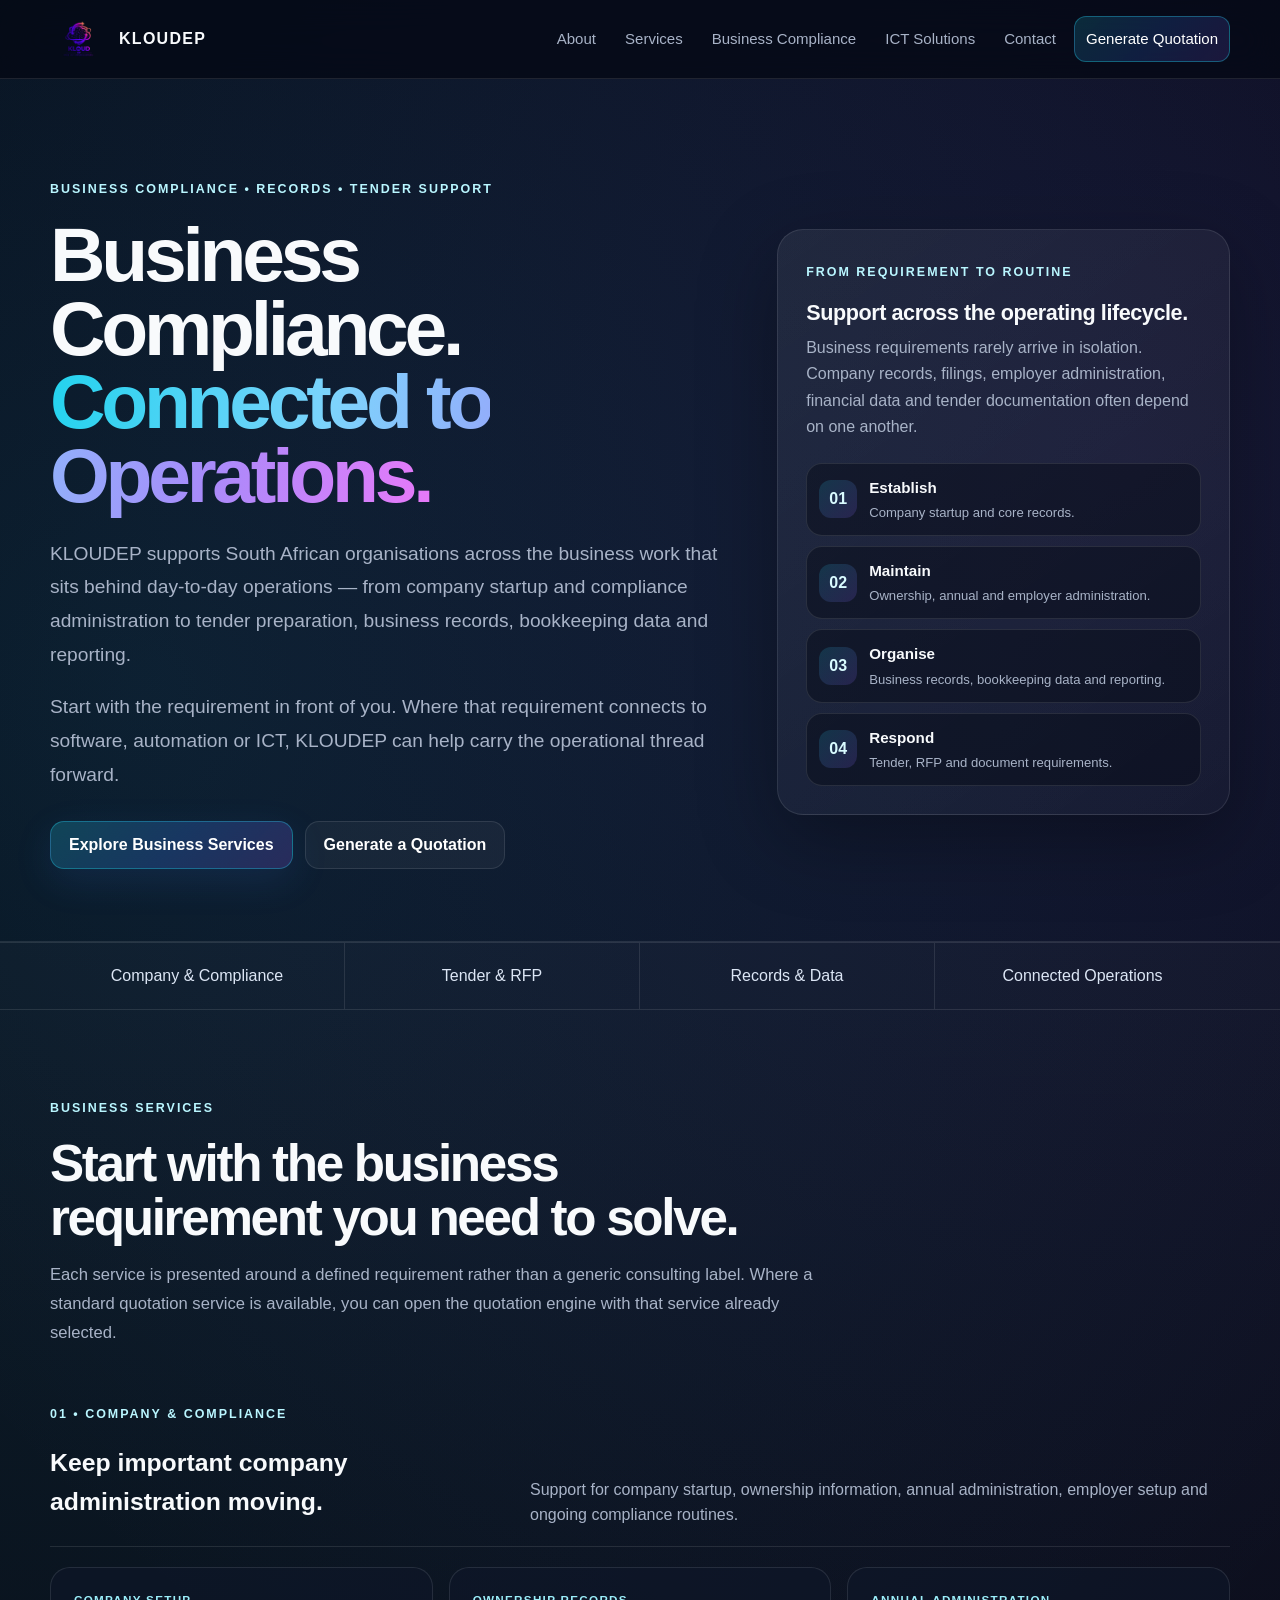
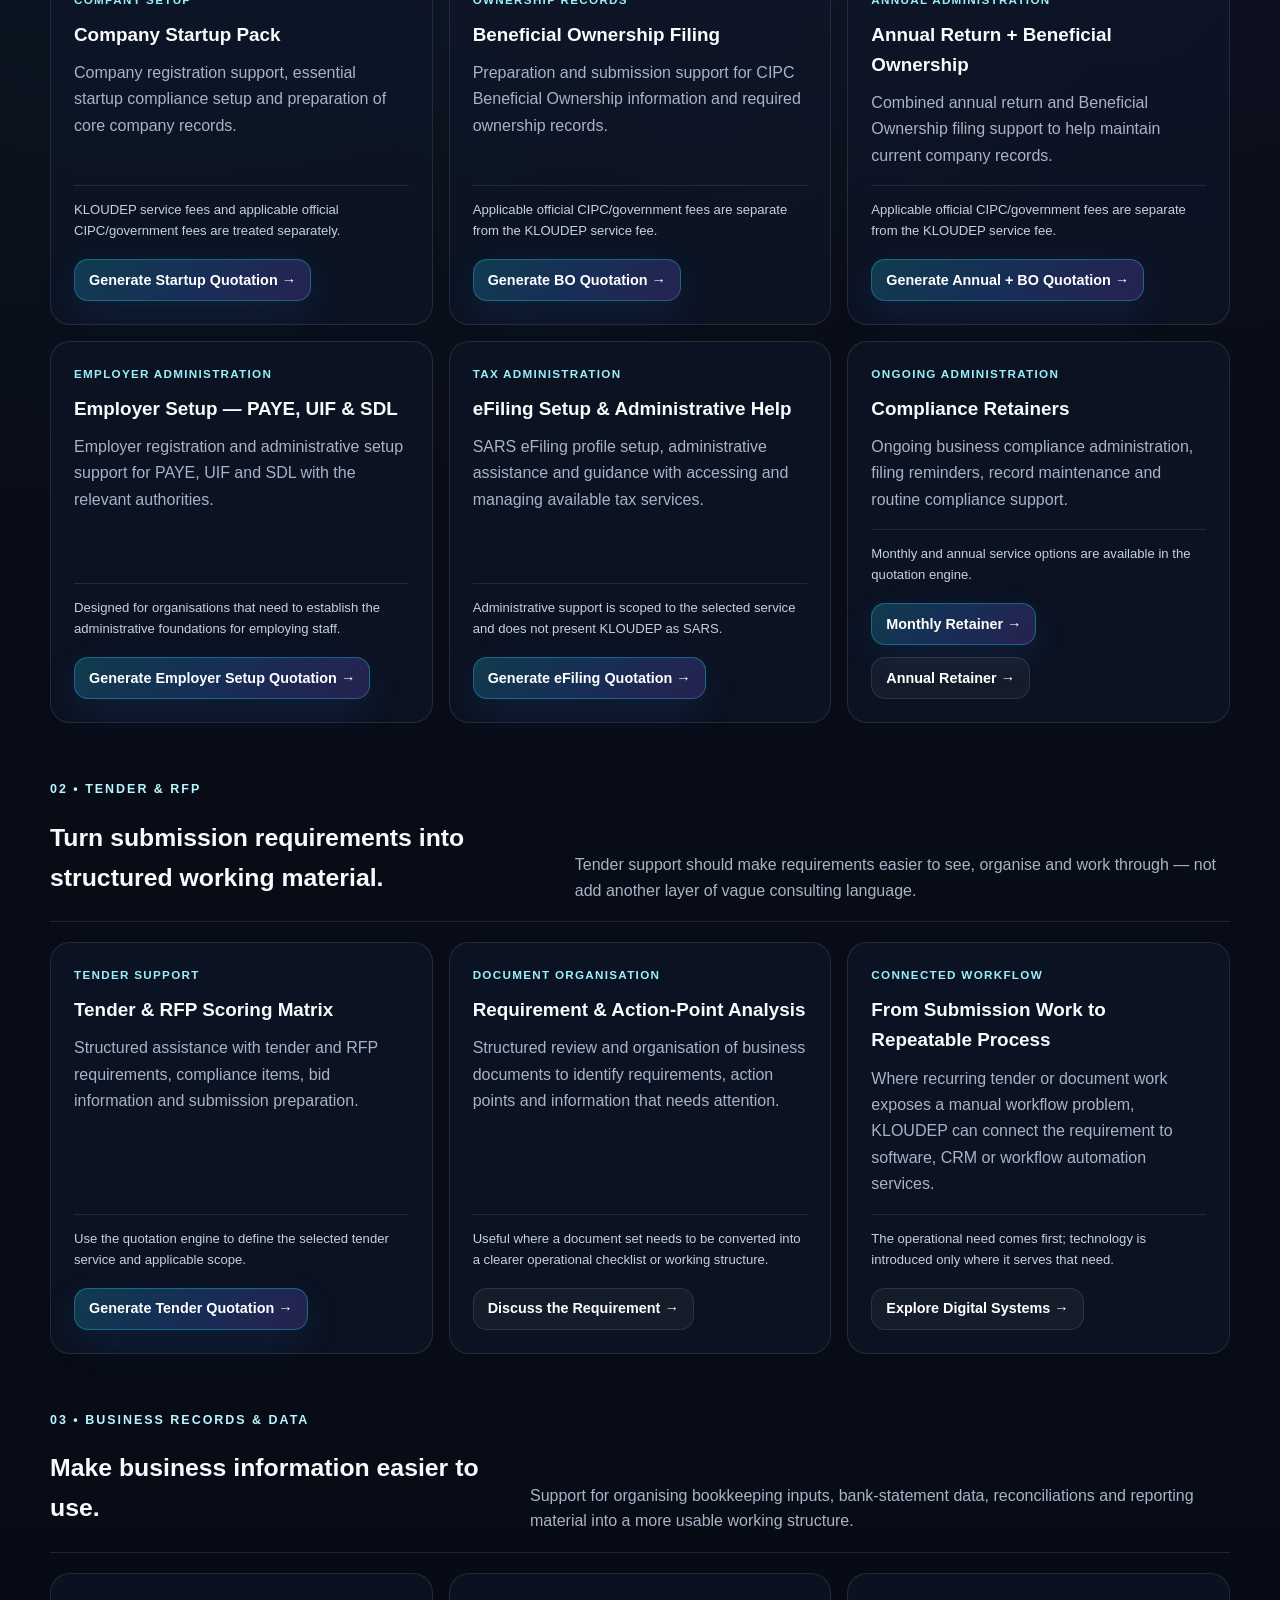
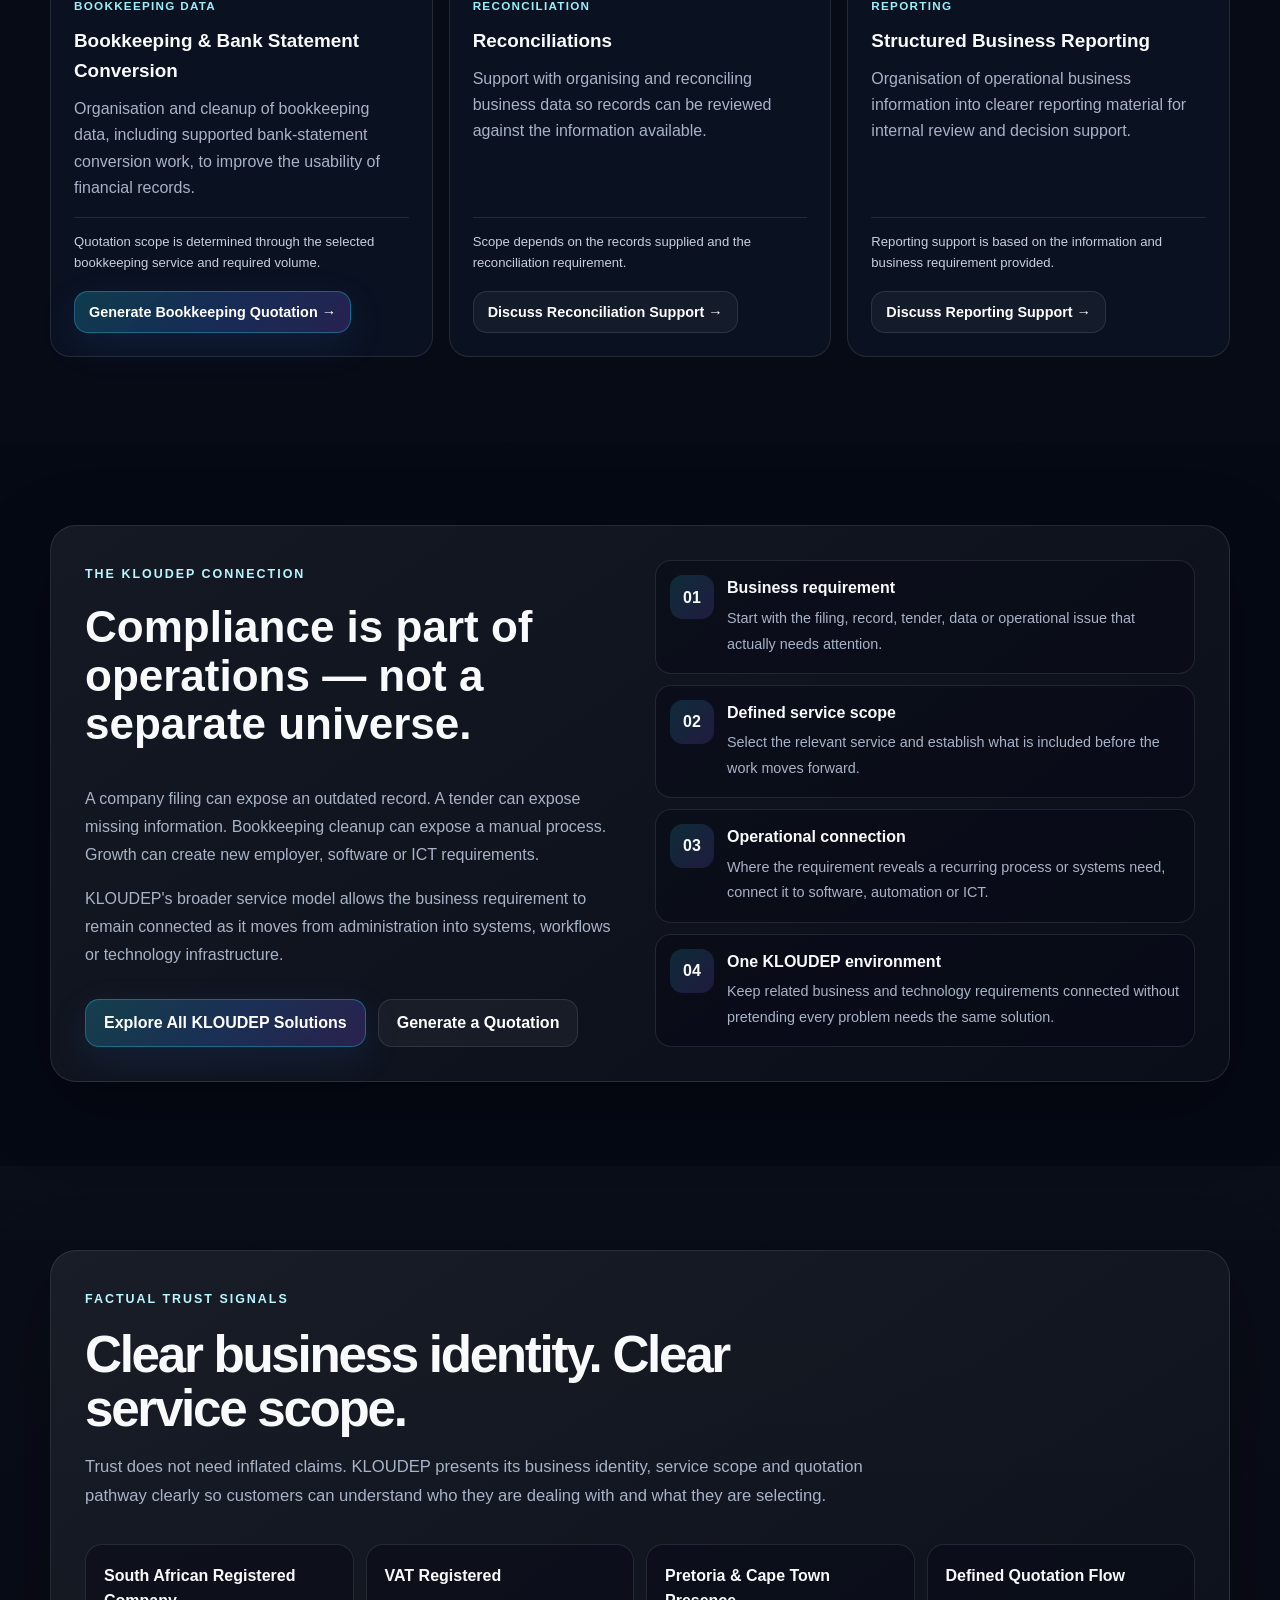
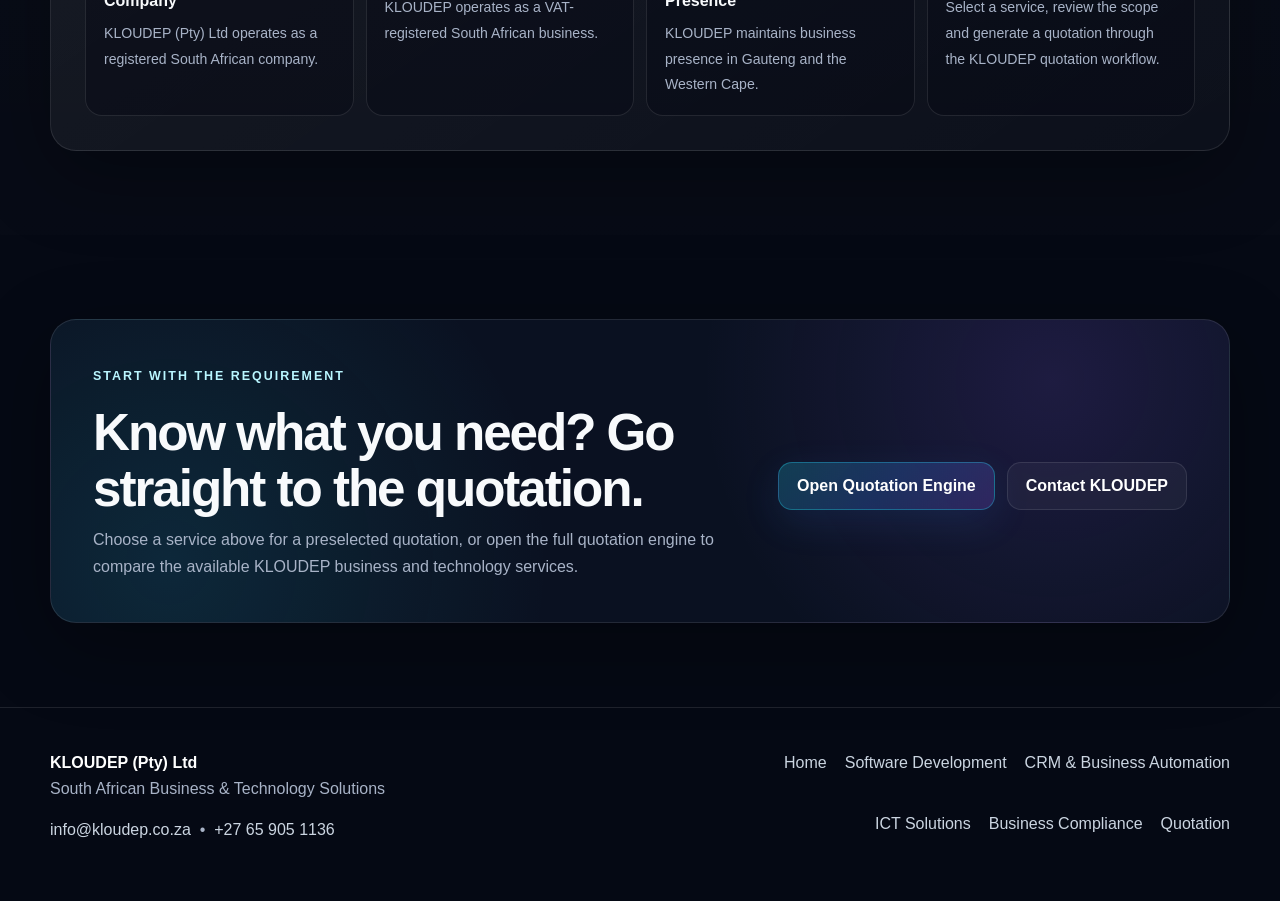
==== commit e32a3b24: "Upgrade Business Services and quotation routing Rebuilt Business Services into the premium design an" ====
--- a/business-services.html
+++ b/business-services.html
@@ -102,7 +102,7 @@
       font-weight:800;
       letter-spacing:.08em;
     }
-    .brand img{width:48px;height:48px;object-fit:contain}
+    .brand img{width:58px;height:58px;object-fit:contain;flex:0 0 auto}
     .nav-links{
       display:flex;
       align-items:center;
@@ -348,7 +348,7 @@
       }
       .nav-links.open{display:flex}
       .nav-links a{padding:12px}
-      .brand img{width:44px;height:44px}
+      .brand img{width:52px;height:52px}
       .hero{padding:72px 0 56px}
       .hero-grid,.story-grid,.cta-shell,.footer-grid{grid-template-columns:1fr}
       .service-grid{grid-template-columns:repeat(2,1fr)}
@@ -785,45 +785,49 @@
 
       <nav class="footer-links" aria-label="Footer navigation">
         <a href="index.html">Home</a>
-        <a href="software-development.html">Software</a>
-        <a href="crm-onboarding.html">CRM</a>
-        <a href="managed-it.html">Managed IT</a>
+        <a href="software-development.html">Software Development</a>
+        <a href="crm-onboarding.html">CRM &amp; Business Automation</a>
+        <a href="managed-it.html">ICT Solutions</a>
+        <a href="business-services.html" aria-current="page">Business Compliance</a>
         <a href="quotation.html">Quotation</a>
       </nav>
     </div>
   </footer>
 
   <script>
-    const menuButton = document.querySelector('.menu');
-    const navigation = document.getElementById('main-navigation');
-
-    if (menuButton && navigation) {
+    (() => {
+      const menuButton = document.querySelector('.menu');
+      const navigation = document.getElementById('main-navigation');
+      if (!menuButton || !navigation) return;
+      let lastFocusedElement = null;
+
+      const closeMenu = (restoreFocus = false) => {
+        navigation.classList.remove('open');
+        menuButton.setAttribute('aria-expanded', 'false');
+        menuButton.setAttribute('aria-label', 'Open navigation');
+        document.body.style.overflow = '';
+        if (restoreFocus && lastFocusedElement) lastFocusedElement.focus();
+      };
+
       menuButton.addEventListener('click', () => {
-        const isOpen = navigation.classList.toggle('open');
-        menuButton.setAttribute('aria-expanded', String(isOpen));
-        menuButton.setAttribute('aria-label', isOpen ? 'Close navigation' : 'Open navigation');
-        document.body.style.overflow = isOpen ? 'hidden' : '';
+        const isOpening = !navigation.classList.contains('open');
+        if (isOpening) lastFocusedElement = document.activeElement;
+        navigation.classList.toggle('open', isOpening);
+        menuButton.setAttribute('aria-expanded', String(isOpening));
+        menuButton.setAttribute('aria-label', isOpening ? 'Close navigation' : 'Open navigation');
+        document.body.style.overflow = isOpening ? 'hidden' : '';
       });
 
-      navigation.querySelectorAll('a').forEach(link => {
-        link.addEventListener('click', () => {
-          navigation.classList.remove('open');
-          menuButton.setAttribute('aria-expanded', 'false');
-          menuButton.setAttribute('aria-label', 'Open navigation');
-          document.body.style.overflow = '';
-        });
+      navigation.querySelectorAll('a').forEach(link => link.addEventListener('click', () => closeMenu(false)));
+
+      document.addEventListener('keydown', event => {
+        if (event.key === 'Escape' && navigation.classList.contains('open')) closeMenu(true);
       });
 
-      document.addEventListener('keydown', event => {
-        if (event.key === 'Escape' && navigation.classList.contains('open')) {
-          navigation.classList.remove('open');
-          menuButton.setAttribute('aria-expanded', 'false');
-          menuButton.setAttribute('aria-label', 'Open navigation');
-          document.body.style.overflow = '';
-          menuButton.focus();
-        }
+      window.addEventListener('resize', () => {
+        if (window.innerWidth > 900 && navigation.classList.contains('open')) closeMenu(false);
       });
-    }
+    })();
   </script>
 
 </body>
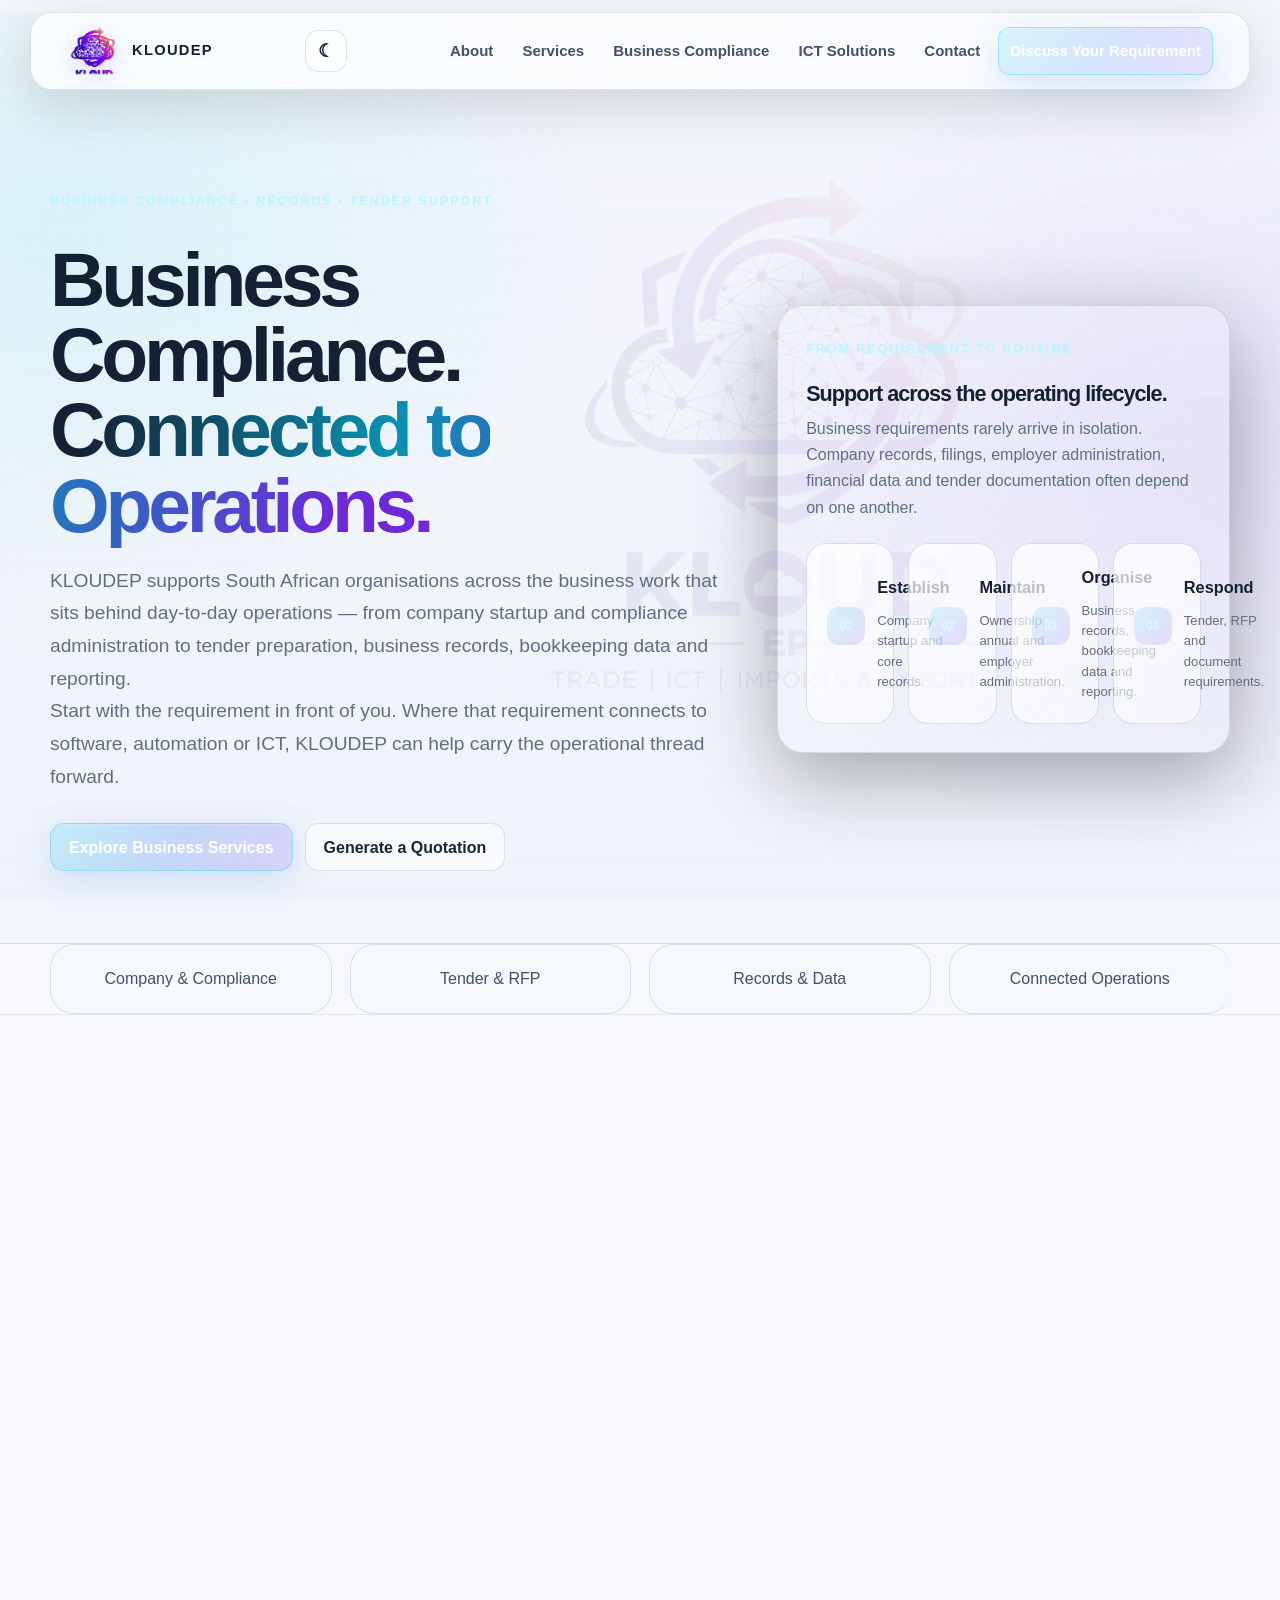
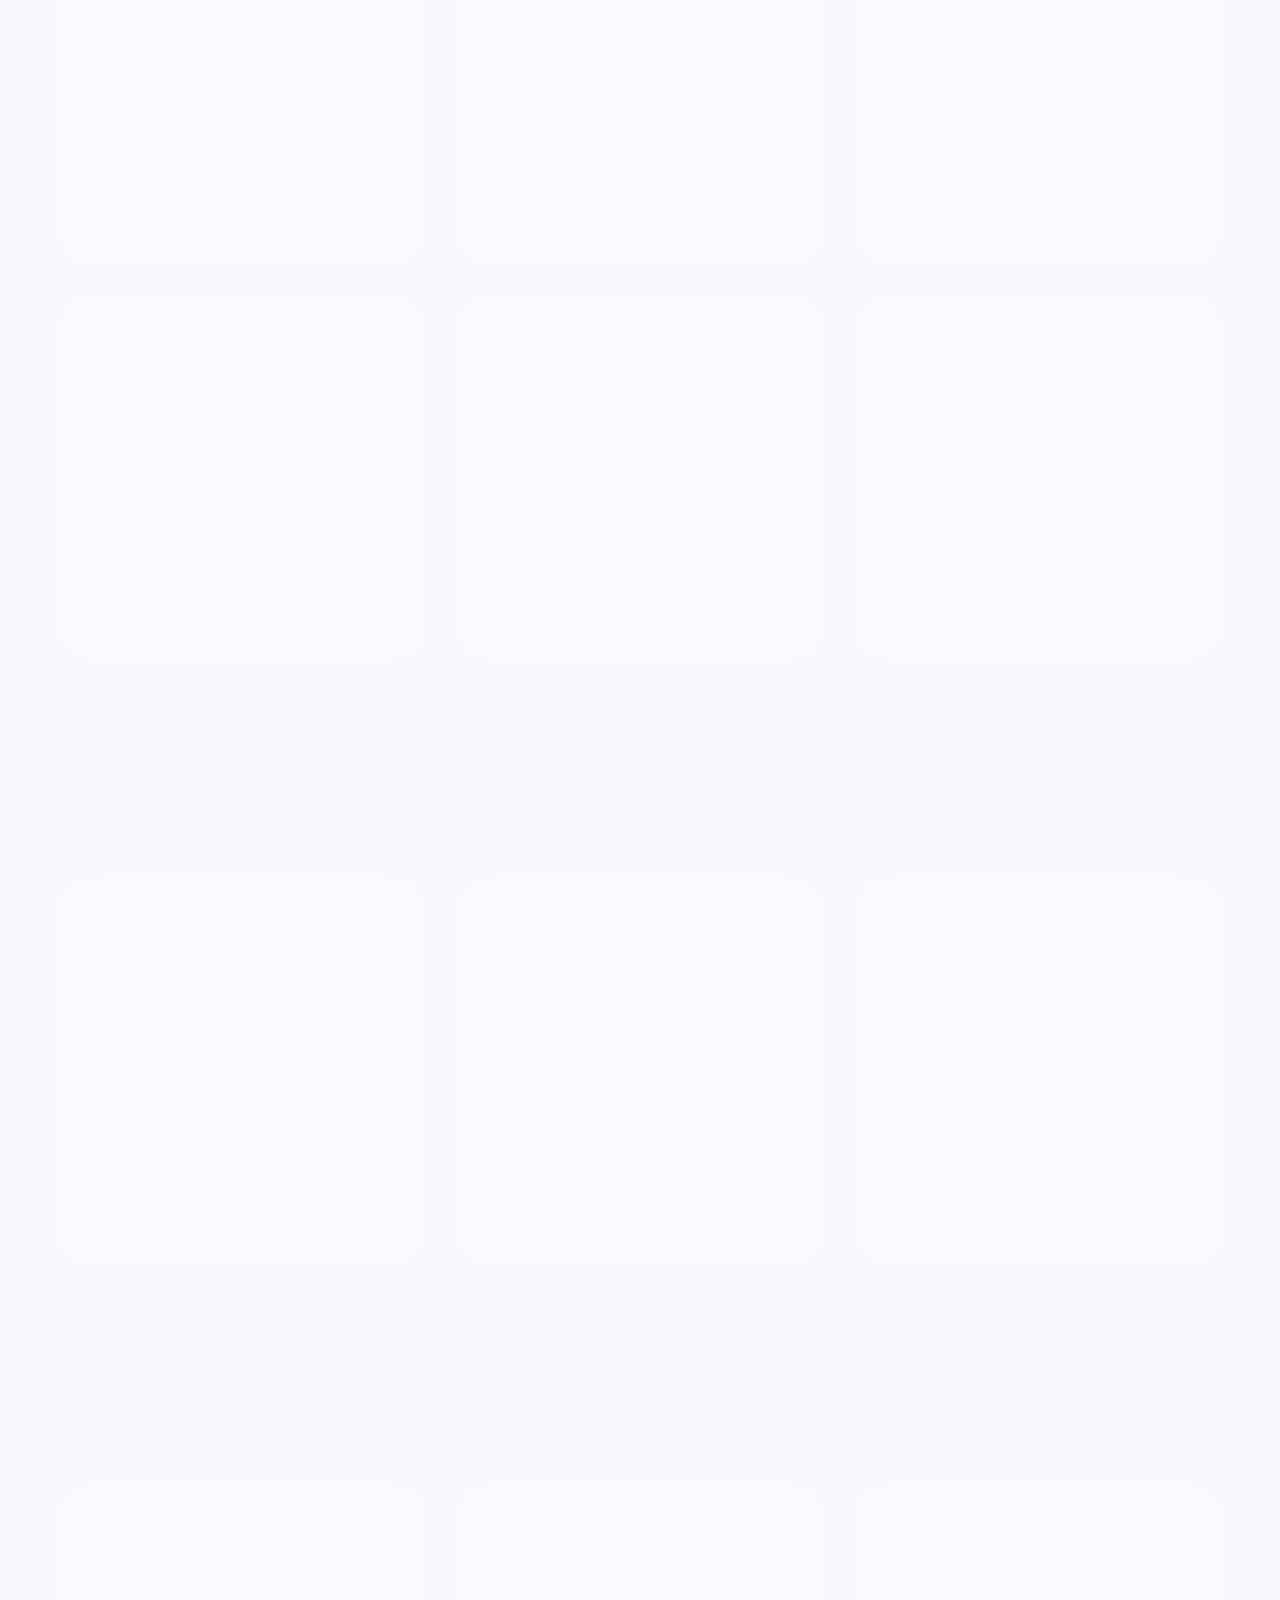
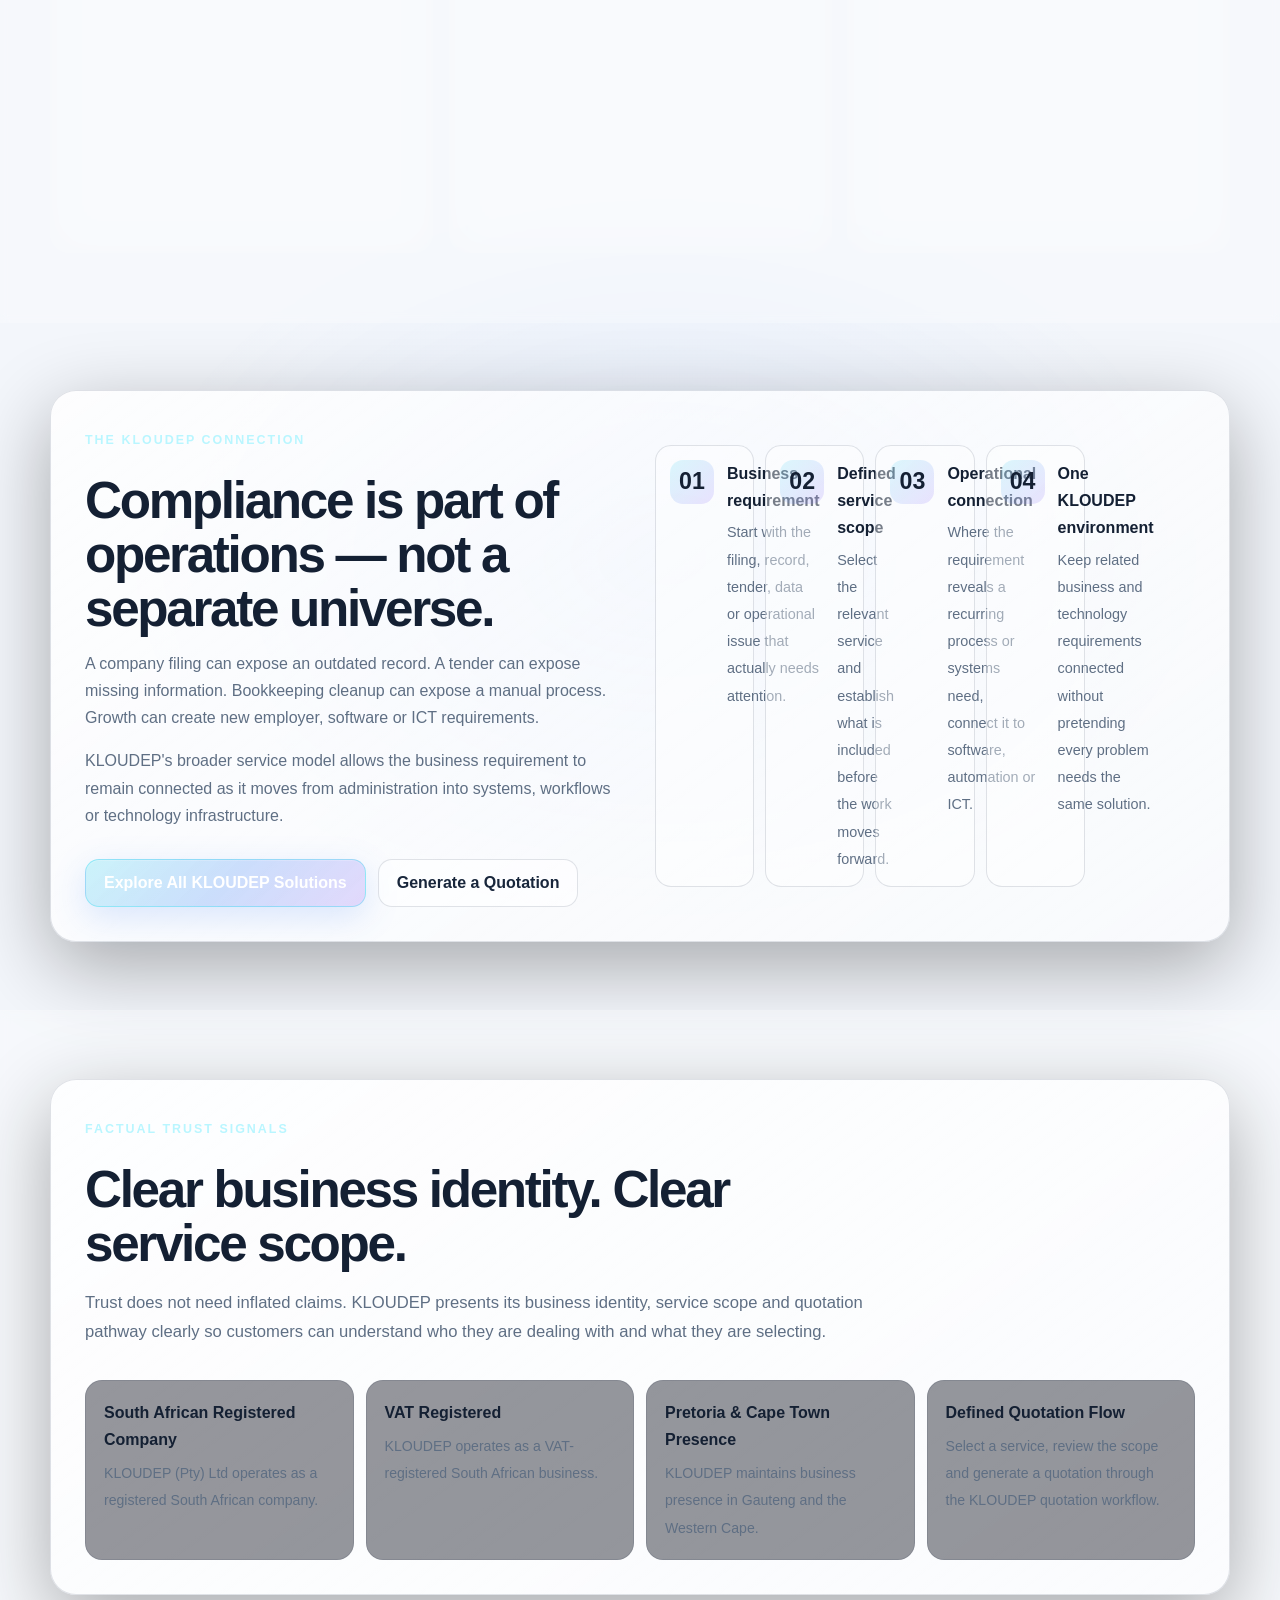
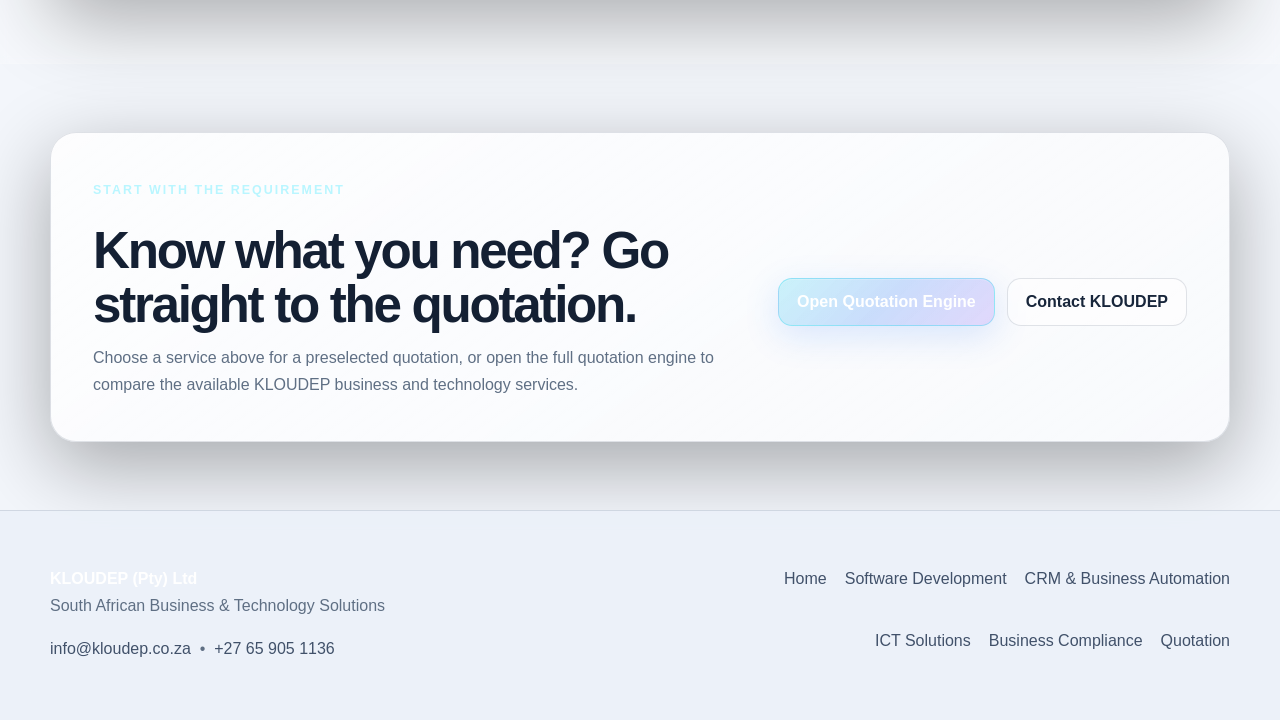
==== commit e8d32f88: "Deploy KLOUDEP Glass v4.5 premium UX Deploy premium Glass UI, responsive navigation, light/dark them" ====
--- a/business-services.html
+++ b/business-services.html
@@ -372,6 +372,8 @@
       *,*::before,*::after{transition:none!important;animation:none!important}
     }
   </style>
+  <link rel="stylesheet" href="css/kloudep-glass.css">
+  <script src="js/kloudep-ui.js"></script>
 </head>
 
 <body>
@@ -382,7 +384,7 @@
   <header class="site-header">
     <div class="container nav">
       <a href="index.html" class="brand" aria-label="KLOUDEP home">
-        <img src="images/logo.png" alt="KLOUDEP logo">
+        <span class="brand-mark" aria-hidden="true"><img src="images/kloudep-brand-web.png" alt=""></span>
         <span>KLOUDEP</span>
       </a>
 
@@ -396,7 +398,7 @@
         <a href="business-services.html" aria-current="page">Business Compliance</a>
         <a href="managed-it.html">ICT Solutions</a>
         <a href="index.html#contact">Contact</a>
-        <a class="nav-cta" href="quotation.html">Generate Quotation</a>
+        <a class="nav-cta" href="index.html?topic=general#contact">Discuss Your Requirement</a>
       </nav>
     </div>
   </header>
--- a/css/style.css
+++ b/css/style.css
@@ -1,476 +1,11 @@
-/* ============================================================
-   KLOUDEP WEBSITE
-   Shared Stylesheet
-   ============================================================ */
-
-
-/* ============================================================
-   1. DESIGN VARIABLES
-   ============================================================ */
-
-:root {
-  --bg: #05070c;
-  --card: #0f1624;
-  --line: #263043;
-
-  --cyan: #00f2fe;
-  --pink: #ff007f;
-
-  --text: #f8fafc;
-  --muted: #9aa8bd;
-
-  --max: 1160px;
-}
-
-
-/* ============================================================
-   2. GLOBAL RESET
-   ============================================================ */
-
-* {
-  box-sizing: border-box;
-}
-
-html {
-  scroll-behavior: smooth;
-}
-
-body {
-  margin: 0;
-  font-family: Arial, Helvetica, sans-serif;
-  background: var(--bg);
-  color: var(--text);
-  line-height: 1.6;
-}
-
-a {
-  color: inherit;
-}
-
-
-/* ============================================================
-   3. PAGE CONTAINER
-   ============================================================ */
-
-.container {
-  width: min(var(--max), calc(100% - 40px));
-  margin: auto;
-}
-
-
-/* ============================================================
-   4. HEADER
-   ============================================================ */
-
-header {
-  position: sticky;
-  top: 0;
-  z-index: 100;
-
-  background: #05070cf5;
-  border-bottom: 1px solid var(--line);
-}
-
-
-/* ============================================================
-   5. NAVIGATION
-   ============================================================ */
-
-.nav {
-  min-height: 74px;
-
-  display: flex;
-  align-items: center;
-  justify-content: space-between;
-
-  gap: 24px;
-}
-
-
-/* Brand */
-
-.brand {
-  display: flex;
-  align-items: center;
-
-  gap: 12px;
-
-  text-decoration: none;
-  font-weight: 800;
-}
-
-.brand img {
-  width: 44px;
-  height: 44px;
-
-  object-fit: contain;
-}
-
-.brand small {
-  display: block;
-
-  color: var(--cyan);
-
-  font-size: 10px;
-}
-
-
-/* Navigation Links */
-
-.links {
-  display: flex;
-  align-items: center;
-
-  gap: 18px;
-}
-
-.links a {
-  text-decoration: none;
-  font-weight: 700;
-}
-
-.links a:hover,
-.links a[aria-current="page"] {
-  color: var(--cyan);
-}
-
-
-/* Mobile Menu Button */
-
-.menu {
-  display: none;
-
-  padding: 9px 12px;
-
-  background: transparent;
-  color: white;
-
-  border: 1px solid var(--line);
-  border-radius: 8px;
-}
-
-
-/* ============================================================
-   6. BUTTONS
-   ============================================================ */
-
-.btn {
-  display: inline-block;
-
-  padding: 12px 20px;
-
-  border: 1px solid var(--line);
-  border-radius: 10px;
-
-  text-decoration: none;
-  font-weight: 800;
-}
-
-.primary {
-  background: linear-gradient(
-    135deg,
-    var(--cyan),
-    var(--pink)
-  );
-
-  border: 0;
-  color: white;
-}
-
-
-/* ============================================================
-   7. HERO SECTION
-   ============================================================ */
-
-.hero {
-  padding: 88px 0 72px;
-
-  border-bottom: 1px solid var(--line);
-}
-
-.hero-grid {
-  display: grid;
-
-  grid-template-columns: 1.2fr 0.8fr;
-
-  gap: 52px;
-
-  align-items: center;
-}
-
-
-/* ============================================================
-   8. TYPOGRAPHY
-   ============================================================ */
-
-.eyebrow {
-  color: var(--cyan);
-
-  font-size: 13px;
-  font-weight: 800;
-
-  letter-spacing: 1px;
-  text-transform: uppercase;
-}
-
-h1 {
-  margin: 18px 0 22px;
-
-  font-size: clamp(44px, 6vw, 72px);
-  line-height: 1.02;
-}
-
-h2 {
-  font-size: clamp(30px, 4vw, 44px);
-  line-height: 1.1;
-}
-
-.lead,
-.card p {
-  color: var(--muted);
-}
-
-.lead {
-  max-width: 780px;
-
-  font-size: 19px;
-}
-
-
-/* ============================================================
-   9. ACTION BUTTON GROUPS
-   ============================================================ */
-
-.actions {
-  display: flex;
-  flex-wrap: wrap;
-
-  gap: 10px;
-
-  margin-top: 26px;
-}
-
-
-/* ============================================================
-   10. PANELS & CARDS
-   ============================================================ */
-
-.panel,
-.card {
-  padding: 26px;
-
-  background: var(--card);
-
-  border: 1px solid var(--line);
-  border-radius: 18px;
-}
-
-
-/* ============================================================
-   11. QUICK SERVICE LINKS
-   ============================================================ */
-
-.quick {
-  display: grid;
-
-  gap: 10px;
-}
-
-.quick a {
-  padding: 13px;
-
-  border: 1px solid var(--line);
-  border-radius: 9px;
-
-  text-decoration: none;
-}
-
-.quick a:hover {
-  border-color: var(--cyan);
-}
-
-
-/* ============================================================
-   12. TRUST / SERVICE NAVIGATION BAR
-   ============================================================ */
-
-.trust {
-  border-bottom: 1px solid var(--line);
-}
-
-.trust-grid {
-  display: grid;
-
-  grid-template-columns: repeat(4, 1fr);
-}
-
-.trust-grid a {
-  padding: 20px;
-
-  text-align: center;
-  text-decoration: none;
-  font-weight: 800;
-}
-
-
-/* ============================================================
-   13. STANDARD SECTIONS
-   ============================================================ */
-
-.section {
-  padding: 72px 0;
-}
-
-.alt {
-  background: #080c14;
-}
-
-.head {
-  max-width: 760px;
-
-  margin-bottom: 30px;
-}
-
-
-/* ============================================================
-   14. GRID LAYOUTS
-   ============================================================ */
-
-.grid2 {
-  display: grid;
-
-  grid-template-columns: repeat(2, 1fr);
-
-  gap: 20px;
-}
-
-.grid3 {
-  display: grid;
-
-  grid-template-columns: repeat(3, 1fr);
-
-  gap: 18px;
-}
-
-
-/* ============================================================
-   15. SERVICE CARDS
-   ============================================================ */
-
-.service {
-  text-decoration: none;
-}
-
-.service .card {
-  height: 100%;
-}
-
-.service:hover .card {
-  border-color: var(--cyan);
-}
-
-.tags {
-  color: var(--cyan);
-
-  font-size: 12px;
-  font-weight: 800;
-
-  text-transform: uppercase;
-}
-
-
-/* ============================================================
-   16. CONTACT PANEL
-   ============================================================ */
-
-.contact {
-  padding: 42px 24px;
-
-  text-align: center;
-}
-
-
-/* ============================================================
-   17. FOOTER
-   ============================================================ */
-
-footer {
-  padding: 38px 0;
-
-  color: var(--muted);
-
-  border-top: 1px solid var(--line);
-}
-
-.footer {
-  display: grid;
-
-  grid-template-columns: 2fr 1fr 1fr;
-
-  gap: 30px;
-}
-
-.footer a {
-  display: block;
-
-  margin: 7px 0;
-
-  text-decoration: none;
-}
-
-
-/* ============================================================
-   18. RESPONSIVE / MOBILE LAYOUT
-   ============================================================ */
-
-@media (max-width: 900px) {
-
-  /* Show mobile menu button */
-
-  .menu {
-    display: block;
-  }
-
-
-  /* Mobile navigation */
-
-  .links {
-    display: none;
-
-    position: absolute;
-
-    top: 74px;
-    left: 0;
-    right: 0;
-
-    padding: 20px;
-
-    background: #080c14;
-
-    border-bottom: 1px solid var(--line);
-
-    flex-direction: column;
-    align-items: stretch;
-  }
-
-  .links.open {
-    display: flex;
-  }
-
-
-  /* Convert grids to single column */
-
-  .hero-grid,
-  .grid2,
-  .grid3,
-  .footer {
-    grid-template-columns: 1fr;
-  }
-
-
-  /* Keep trust links in two columns */
-
-  .trust-grid {
-    grid-template-columns: 1fr 1fr;
-  }
-}
+:root{--bg:#050914;--surface:#0b1324;--text:#f6f8ff;--muted:#aeb9cc;--line:rgba(255,255,255,.12);--cyan:#67e8f9;--blue:#60a5fa;--violet:#a78bfa;--max:1180px;--r:24px}
+*{box-sizing:border-box}html{scroll-behavior:smooth;color-scheme:dark}body{margin:0;background:var(--bg);color:var(--text);font-family:Inter,-apple-system,BlinkMacSystemFont,"Segoe UI",sans-serif;font-size:16px;line-height:1.65}a{color:inherit}img{max-width:100%}.container{width:min(var(--max),calc(100% - 40px));margin-inline:auto}
+header{position:sticky;top:0;z-index:100}.nav{display:flex;align-items:center;justify-content:space-between;gap:24px;min-height:78px}.brand{display:flex;align-items:center;gap:11px;color:var(--text);text-decoration:none;font-weight:850;letter-spacing:.08em}.brand img{width:48px;height:48px;object-fit:contain}.brand span{display:flex;flex-direction:column;font-size:.92rem}.brand small{font-size:.62rem;font-weight:650;letter-spacing:.08em;color:var(--muted);margin-top:1px}.links{display:flex;align-items:center;gap:5px}.links>a:not(.btn){padding:9px 10px;border-radius:12px;text-decoration:none;color:var(--muted);font-size:.89rem;font-weight:650}.menu{display:none;border:1px solid var(--line);border-radius:12px;background:rgba(255,255,255,.06);color:var(--text);padding:10px 13px;font:inherit;font-weight:750;cursor:pointer}
+.hero{min-height:640px;display:flex;align-items:center;padding:105px 0 88px}.hero .container{position:relative}.hero-grid{display:grid;grid-template-columns:minmax(0,1.2fr) minmax(300px,.8fr);gap:48px;align-items:center}.hero h1{max-width:1000px;margin:14px 0 22px;font-size:clamp(3rem,6vw,6rem);line-height:.98;letter-spacing:-.055em}.lead{max-width:850px;margin:0;color:var(--muted);font-size:clamp(1.05rem,1.7vw,1.28rem);line-height:1.65}.eyebrow,.kicker{color:var(--cyan);font-size:.77rem;font-weight:800;letter-spacing:.18em;text-transform:uppercase}.actions{display:flex;flex-wrap:wrap;gap:12px;margin-top:30px}.btn,.nav-cta,.button,.cta{display:inline-flex;align-items:center;justify-content:center;gap:8px;min-height:46px;padding:11px 18px;border:1px solid var(--line);border-radius:14px;background:rgba(255,255,255,.055);color:var(--text);font-weight:750;text-decoration:none;cursor:pointer}.btn.primary,.nav-cta{border-color:rgba(103,232,249,.28);background:linear-gradient(135deg,rgba(34,211,238,.22),rgba(99,102,241,.25));color:#fff}
+.section{padding:82px 0}.section.alt{border-block:1px solid rgba(255,255,255,.045)}.head{max-width:790px;margin-bottom:28px}.head h2,section h2,.contact h2,.trust-shell h2,.need-shell h2,.story-shell h2,.cta-shell h2{margin:7px 0 13px;font-size:clamp(2rem,4vw,3.8rem);line-height:1.05;letter-spacing:-.045em}.head p,.card p,.panel p,.problem p,.proof p,.signal p,.service-card p,.capability p,.journey-step p,.process-step p,.story-copy p,.contact p{color:var(--muted)}
+.grid,.grid2,.grid3,.grid4,.service-grid,.cap-grid,.trust-grid,.need-grid,.process-grid{display:grid;gap:18px}.grid2{grid-template-columns:repeat(2,minmax(0,1fr))}.grid3,.service-grid{grid-template-columns:repeat(3,minmax(0,1fr))}.grid4,.cap-grid{grid-template-columns:repeat(4,minmax(0,1fr))}.card,.panel,.service-card,.capability,.process-step,.need-card,.problem,.proof,.signal,.journey-step,.trust-proof,.hero-panel{border:1px solid var(--line);border-radius:var(--r);padding:25px;background:rgba(255,255,255,.035)}.card h3,.panel h3,.service-card h3,.capability h3,.need-card h3,.problem h3,.proof h3,.journey-step h3,.process-step h3{margin:0 0 9px;font-size:1.13rem}.card p,.panel p,.service-card p,.capability p,.need-card p,.problem p,.proof p,.journey-step p,.process-step p{margin:0}.tags{display:flex;flex-wrap:wrap;gap:8px;margin-top:15px}.tags span,.tag{border:1px solid var(--line);border-radius:999px;padding:6px 10px;color:var(--muted);font-size:.78rem}.text-link,.card-action{display:inline-flex;margin-top:15px;color:var(--cyan);font-weight:750;text-decoration:none}
+.need-section{padding:32px 0 82px}.need-shell,.story-shell,.trust-shell,.cta-shell,.contact{border:1px solid var(--line);border-radius:30px;padding:clamp(25px,5vw,54px);background:rgba(255,255,255,.035)}.need-intro{max-width:780px;margin-bottom:26px}.need-grid{grid-template-columns:repeat(3,minmax(0,1fr))}.need-icon,.capability-icon,.flow-icon{font-size:1.45rem;margin-bottom:12px}.story-grid,.split{display:grid;grid-template-columns:1fr 1fr;gap:28px;align-items:center}.stack,.signal-list{display:grid;gap:12px}.stack-item{padding:15px 17px;border:1px solid var(--line);border-radius:15px;background:rgba(255,255,255,.025)}.journey,.flow{display:grid;grid-template-columns:repeat(5,minmax(0,1fr));gap:14px}.journey-num,.step-number{display:inline-flex;align-items:center;justify-content:center;min-width:38px;height:30px;padding:0 10px;border-radius:999px;background:rgba(103,232,249,.1);color:var(--cyan);font-weight:800;font-size:.75rem;margin-bottom:14px}.trust-grid{grid-template-columns:repeat(3,minmax(0,1fr))}.contact-actions{display:flex;flex-wrap:wrap;gap:12px;margin-top:20px}
+footer,.footer{padding:42px 0;color:var(--muted);border-top:1px solid rgba(255,255,255,.07)}.footer-grid{display:grid;grid-template-columns:1.3fr 1fr;gap:24px}.footer-links{display:flex;flex-wrap:wrap;justify-content:flex-end;gap:10px 18px}.footer-links a{text-decoration:none;color:var(--muted)}
+@media(max-width:1050px){.grid4,.cap-grid{grid-template-columns:repeat(2,minmax(0,1fr))}.grid3,.service-grid,.need-grid{grid-template-columns:repeat(2,minmax(0,1fr))}.journey,.flow{grid-template-columns:repeat(3,minmax(0,1fr))}}
+@media(max-width:900px){.container{width:min(100% - 28px,var(--max))}.menu{display:inline-flex;position:relative;z-index:1002}.links{position:absolute;left:12px;right:12px;top:calc(100% + 10px);display:grid;gap:4px;padding:12px;border:1px solid var(--line);border-radius:20px;opacity:0;visibility:hidden;transform:translateY(-8px) scale(.985);transform-origin:top;pointer-events:none}.links.open,.links.active,.links[data-open="true"]{opacity:1;visibility:visible;transform:none;pointer-events:auto}.links>a:not(.btn){padding:12px 13px}.links .btn{margin-top:5px}.hero{min-height:auto;padding:82px 0 64px}.hero-grid,.story-grid,.split{grid-template-columns:1fr}.section{padding:62px 0}.need-section{padding:20px 0 62px}.footer-grid{grid-template-columns:1fr}.footer-links{justify-content:flex-start}}
+@media(max-width:650px){.container{width:calc(100% - 22px)}.nav{min-height:68px}.brand img{width:42px;height:42px}.brand span{font-size:.82rem}.brand small{font-size:.54rem}.hero{padding:66px 0 48px}.hero h1{font-size:clamp(2.5rem,12vw,4.2rem)}.lead{font-size:1rem}.actions{display:grid}.actions .btn{width:100%}.section{padding:50px 0}.head{margin-bottom:21px}.grid2,.grid3,.grid4,.service-grid,.cap-grid,.need-grid,.journey,.flow,.trust-grid{grid-template-columns:1fr}.card,.panel,.service-card,.capability,.process-step,.need-card,.problem,.proof,.signal,.journey-step{padding:20px;border-radius:20px}.need-shell,.story-shell,.trust-shell,.cta-shell,.contact{padding:22px;border-radius:23px}}
--- a/css/kloudep-glass.css
+++ b/css/kloudep-glass.css
@@ -0,0 +1,225 @@
+/* KLOUDEP Glass — staging design system. Loaded after page-local CSS. */
+:root{
+  --kg-bg:#050914;--kg-glass:rgba(10,18,35,.48);--kg-glass-strong:rgba(12,20,38,.68);
+  --kg-line:rgba(255,255,255,.13);--kg-highlight:rgba(255,255,255,.22);
+  --kg-cyan:#22d3ee;--kg-blue:#3b82f6;--kg-violet:#8b5cf6;
+  --kg-shadow:0 28px 90px rgba(0,0,0,.34);--kg-ease:cubic-bezier(.2,.8,.2,1)
+}
+html{background:var(--kg-bg)}
+/* Unified KLOUDEP typography — homepage sans-serif system across all primary pages. */
+body{font-family:Inter,ui-sans-serif,-apple-system,BlinkMacSystemFont,"Segoe UI",sans-serif}
+h1,h2{font-family:Inter,ui-sans-serif,-apple-system,BlinkMacSystemFont,"Segoe UI",sans-serif!important;font-style:normal;font-weight:800}
+body{position:relative;isolation:isolate;background:
+ radial-gradient(900px 620px at 5% 4%,rgba(34,211,238,.12),transparent 64%),
+ radial-gradient(900px 620px at 96% 8%,rgba(139,92,246,.14),transparent 62%),
+ radial-gradient(760px 520px at 52% 68%,rgba(59,130,246,.07),transparent 68%),var(--kg-bg)!important}
+body::before{content:"";position:fixed;z-index:-2;inset:0;background:url('../images/kloudep-transparent.svg') no-repeat 86% 14%/min(68vw,900px) auto;opacity:.055;filter:saturate(.85);pointer-events:none}
+body::after{content:"";position:fixed;z-index:-1;inset:0;background:linear-gradient(180deg,rgba(5,9,20,.02),rgba(5,9,20,.22));pointer-events:none}
+header,.site-header{position:sticky!important;top:12px!important;z-index:1000!important;width:min(1220px,calc(100% - 28px))!important;margin:12px auto 0!important;border:1px solid var(--kg-line)!important;border-radius:22px!important;background:linear-gradient(145deg,rgba(13,22,40,.66),rgba(7,13,27,.46))!important;box-shadow:0 14px 44px rgba(0,0,0,.22),inset 0 1px 0 rgba(255,255,255,.08)!important;backdrop-filter:blur(26px) saturate(145%)!important;-webkit-backdrop-filter:blur(26px) saturate(145%)!important;overflow:visible}
+header .nav,.site-header .nav{min-height:76px!important;padding-inline:16px!important}
+.brand img{display:block!important;width:50px!important;height:50px!important;object-fit:contain!important;object-position:center!important}
+.links,.nav-links{transition:transform .35s var(--kg-ease),opacity .35s var(--kg-ease)!important}
+.links>a:not(.btn),.nav-links a:not(.nav-cta){transition:color .25s var(--kg-ease),background .25s var(--kg-ease),transform .25s var(--kg-ease)!important}
+.links>a:not(.btn):hover,.nav-links a:not(.nav-cta):hover{transform:translateY(-1px)!important;color:#fff!important;background:rgba(255,255,255,.045)!important}
+.btn,.nav-cta,.button,.cta{transition:transform .28s var(--kg-ease),background .28s var(--kg-ease),border-color .28s var(--kg-ease),box-shadow .28s var(--kg-ease)!important}
+.btn:hover,.nav-cta:hover,.button:hover,.cta:hover{transform:translateY(-2px)!important}
+.btn.primary,.nav-cta{box-shadow:0 10px 34px rgba(59,130,246,.18),inset 0 1px 0 rgba(255,255,255,.18)!important}
+.panel,.card,.need-shell,.need-card,.contact,.service-card,.feature-card,.process-card,.cta-panel,.hero-card,.info-card,.solution-card,.step,.service-item{border-color:var(--kg-line)!important;background:linear-gradient(145deg,rgba(255,255,255,.075),rgba(255,255,255,.025))!important;box-shadow:var(--kg-shadow),inset 0 1px 0 rgba(255,255,255,.055)!important;backdrop-filter:blur(22px) saturate(125%)!important;-webkit-backdrop-filter:blur(22px) saturate(125%)!important}
+.card:hover,.need-card:hover,.service-card:hover,.feature-card:hover,.solution-card:hover{transform:translateY(-4px)!important;border-color:rgba(103,232,249,.25)!important;background:linear-gradient(145deg,rgba(255,255,255,.105),rgba(255,255,255,.04))!important;box-shadow:0 32px 95px rgba(0,0,0,.38),0 0 50px rgba(34,211,238,.035),inset 0 1px 0 rgba(255,255,255,.09)!important}
+.section.alt,.band,.trust{background:rgba(255,255,255,.012)!important;backdrop-filter:blur(4px)}
+footer{background:linear-gradient(180deg,rgba(3,7,17,.72),rgba(3,7,17,.94))!important;backdrop-filter:blur(18px);-webkit-backdrop-filter:blur(18px)}
+::selection{background:rgba(34,211,238,.28);color:#fff}
+@media(max-width:900px){header,.site-header{top:8px!important;width:calc(100% - 16px)!important;margin-top:8px!important;border-radius:18px!important}.brand img{width:46px!important;height:46px!important}.links,.nav-links{background:rgba(5,9,20,.94)!important;backdrop-filter:blur(28px) saturate(140%)!important;-webkit-backdrop-filter:blur(28px) saturate(140%)!important}body::before{background-position:90% 10%;background-size:110vw auto;opacity:.045}}
+@media(prefers-reduced-motion:reduce){*,*:before,*:after{transition:none!important;animation:none!important}}
+
+/* =========================================================
+   KLOUDEP TYPOGRAPHY NORMALIZATION
+   Shared rhythm only: responsive sizes and page layouts stay local.
+   ========================================================= */
+:root{
+  --kl-type-sans:Inter,ui-sans-serif,-apple-system,BlinkMacSystemFont,"Segoe UI",sans-serif;
+  --kl-weight-regular:400;
+  --kl-weight-medium:600;
+  --kl-weight-semibold:700;
+  --kl-weight-bold:800;
+  --kl-track-hero:-.055em;
+  --kl-track-section:-.045em;
+  --kl-track-label:.16em;
+  --kl-leading-hero:.98;
+  --kl-leading-section:1.06;
+  --kl-leading-card:1.25;
+  --kl-leading-body:1.7;
+}
+
+body{
+  font-family:var(--kl-type-sans)!important;
+  font-weight:var(--kl-weight-regular);
+  line-height:var(--kl-leading-body);
+  letter-spacing:normal;
+}
+
+/* Hero typography: preserve each page's responsive font-size. */
+.hero h1,
+body > main h1,
+main .hero h1{
+  font-family:var(--kl-type-sans)!important;
+  font-weight:var(--kl-weight-bold)!important;
+  line-height:var(--kl-leading-hero)!important;
+  letter-spacing:var(--kl-track-hero)!important;
+}
+
+/* Section typography: spacing is deliberately limited to h2 itself. */
+.head h2,
+.contact h2,
+.need-shell h2,
+.story-shell h2,
+.trust-shell h2,
+.cta-shell h2,
+section h2{
+  font-family:var(--kl-type-sans)!important;
+  font-weight:var(--kl-weight-bold)!important;
+  line-height:var(--kl-leading-section)!important;
+  letter-spacing:var(--kl-track-section)!important;
+}
+
+/* Card/subsection headings keep their local size but share rhythm. */
+.card h3,
+.panel h3,
+.service-card h3,
+.group-heading h3,
+.need-card h3,
+.problem h3,
+section h3{
+  font-family:var(--kl-type-sans);
+  font-weight:var(--kl-weight-semibold);
+  line-height:var(--kl-leading-card);
+  letter-spacing:-.015em;
+}
+
+/* Brand and navigational controls use one consistent emphasis. */
+.links>a:not(.btn),
+.nav-links a,
+.btn,
+.menu,
+.text-link{
+  font-family:var(--kl-type-sans);
+  font-weight:var(--kl-weight-semibold);
+  letter-spacing:0;
+}
+
+/* Small uppercase labels retain brand character consistently. */
+.eyebrow,
+.service-card .kicker{
+  font-family:var(--kl-type-sans);
+  font-weight:var(--kl-weight-bold)!important;
+  line-height:1.35;
+  letter-spacing:var(--kl-track-label)!important;
+}
+
+/* Reading text: normalize rhythm without changing responsive sizes/widths. */
+p,
+.lead,
+.head p,
+.card p,
+.service-card p,
+.story-copy p,
+.cta-shell p,
+.problem p{
+  font-family:var(--kl-type-sans);
+  font-weight:var(--kl-weight-regular);
+  line-height:var(--kl-leading-body);
+}
+
+/* Consistent heading-to-copy spacing; no section/grid geometry changes. */
+.head h2{margin-bottom:18px;}
+.card h3,.service-card h3{margin-bottom:12px;}
+.group-heading h3{margin-bottom:8px;}
+.cta-shell h2{margin-bottom:12px;}
+
+/* =========================================================
+   KLOUDEP GLASS v4 — adaptive glass, app-like navigation
+   ========================================================= */
+:root{color-scheme:dark;--kg-page:#050914;--kg-text:#f7f9fc;--kg-muted:#a8b3c7;--kg-sheet:rgba(8,15,29,.68);--kg-card-a:rgba(255,255,255,.09);--kg-card-b:rgba(255,255,255,.025);--kg-footer:rgba(3,7,17,.88)}
+html[data-theme="light"]{color-scheme:light;--bg:#f3f6fb;--text:#142033;--muted:#5f6f84;--line:rgba(23,42,69,.13);--kg-bg:#f3f6fb;--kg-page:#f3f6fb;--kg-text:#142033;--kg-muted:#5f6f84;--kg-line:rgba(23,42,69,.13);--kg-highlight:rgba(255,255,255,.9);--kg-sheet:rgba(249,251,255,.72);--kg-card-a:rgba(255,255,255,.78);--kg-card-b:rgba(255,255,255,.48);--kg-footer:rgba(235,241,249,.88);--kg-shadow:0 26px 80px rgba(52,72,102,.14)}
+body{color:var(--kg-text)!important;background:radial-gradient(850px 600px at 5% 4%,rgba(34,211,238,.13),transparent 64%),radial-gradient(900px 650px at 96% 8%,rgba(139,92,246,.15),transparent 62%),radial-gradient(800px 540px at 52% 68%,rgba(59,130,246,.08),transparent 68%),var(--kg-page)!important}
+html[data-theme="light"] body::before{opacity:.075;filter:saturate(.8) contrast(.8)}
+html[data-theme="light"] body::after{background:linear-gradient(180deg,rgba(255,255,255,.05),rgba(226,234,246,.18))}
+header,.site-header{background:linear-gradient(145deg,var(--kg-card-a),var(--kg-card-b))!important;border-color:var(--kg-line)!important;box-shadow:0 16px 55px rgba(0,0,0,.14),inset 0 1px 0 var(--kg-highlight)!important}
+.panel,.card,.need-shell,.need-card,.contact,.service-card,.feature-card,.process-card,.cta-panel,.hero-card,.info-card,.solution-card,.step,.service-item,.story-shell,.trust-shell,.cta-shell{background:linear-gradient(145deg,var(--kg-card-a),var(--kg-card-b))!important;border-color:var(--kg-line)!important;color:var(--kg-text)!important}
+html[data-theme="light"] .section.alt,html[data-theme="light"] .band,html[data-theme="light"] .trust,html[data-theme="light"] .cap-strip{background:rgba(255,255,255,.28)!important}
+html[data-theme="light"] p,html[data-theme="light"] .lead,html[data-theme="light"] .head p,html[data-theme="light"] .card p,html[data-theme="light"] .story-copy p,html[data-theme="light"] .need-card span,html[data-theme="light"] .stack-item span,html[data-theme="light"] .flow-row span,html[data-theme="light"] .note,html[data-theme="light"] footer p{color:var(--kg-muted)!important}
+html[data-theme="light"] .links>a:not(.btn),html[data-theme="light"] .nav-links a:not(.nav-cta),html[data-theme="light"] .quick a,html[data-theme="light"] footer a,html[data-theme="light"] .capability{color:#41516a!important}
+html[data-theme="light"] .links>a:not(.btn):hover,html[data-theme="light"] .nav-links a:not(.nav-cta):hover{color:#101b2d!important;background:rgba(30,64,175,.055)!important}
+html[data-theme="light"] .gradient{background:linear-gradient(100deg,#142033 4%,#0891b2 42%,#6d28d9 88%);-webkit-background-clip:text;background-clip:text;color:transparent}
+html[data-theme="light"] .btn:not(.primary):not(.nav-cta){color:#18263b!important;background:rgba(255,255,255,.55)!important}
+html[data-theme="light"] .stack-item,html[data-theme="light"] .flow-row,html[data-theme="light"] .quick a{background:rgba(255,255,255,.42)!important}
+footer{background:var(--kg-footer)!important;border-color:var(--kg-line)!important}
+
+/* Theme control */
+.kg-theme-toggle{display:inline-grid;place-items:center;flex:0 0 auto;width:42px;height:42px;padding:0;border:1px solid var(--kg-line);border-radius:14px;background:linear-gradient(145deg,var(--kg-card-a),var(--kg-card-b));color:var(--kg-text);box-shadow:inset 0 1px 0 var(--kg-highlight);backdrop-filter:blur(18px);-webkit-backdrop-filter:blur(18px);cursor:pointer;font:700 18px/1 var(--kl-type-sans);transition:transform .25s var(--kg-ease),background .25s var(--kg-ease)}
+.kg-theme-toggle:hover{transform:translateY(-1px)}
+.kg-theme-toggle:focus-visible,.menu:focus-visible{outline:3px solid rgba(34,211,238,.32);outline-offset:3px}
+
+/* Better spatial rhythm */
+.section{padding-block:88px!important}.need-section{padding:24px 0 88px!important}.hero{padding-top:96px!important;padding-bottom:72px!important}.head{margin-bottom:34px!important}footer{padding-top:54px!important}
+
+/* App-like surfaces */
+.need-shell{position:relative;overflow:hidden}.need-shell::after{content:"";position:absolute;inset:auto -8% -45% 35%;height:330px;background:radial-gradient(circle,rgba(34,211,238,.13),transparent 68%);pointer-events:none}.need-card{position:relative;z-index:1}.need-card b{display:inline-flex;align-items:center;gap:6px}.need-card b::after{content:"›";font-size:18px;line-height:1}
+
+@media(max-width:900px){
+  header .nav,.site-header .nav{min-height:64px!important;padding-inline:10px!important;gap:8px!important}
+  .brand img{width:42px!important;height:42px!important}.brand span{font-size:14px!important}.brand small{display:none!important}
+  .kg-theme-toggle{width:40px;height:40px;border-radius:13px;margin-left:auto}
+  .menu{display:inline-grid!important;place-items:center;width:auto!important;min-width:44px;height:40px!important;padding:0 12px!important;border-radius:13px!important;font-size:13px!important;color:var(--kg-text)!important;background:linear-gradient(145deg,var(--kg-card-a),var(--kg-card-b))!important}
+  .links,.nav-links{position:fixed!important;inset:74px 10px auto 10px!important;max-height:calc(100dvh - 92px);overflow:auto;display:grid!important;grid-template-columns:1fr!important;align-items:stretch!important;gap:4px!important;padding:12px!important;border:1px solid var(--kg-line)!important;border-radius:22px!important;background:var(--kg-sheet)!important;box-shadow:0 28px 80px rgba(0,0,0,.28),inset 0 1px 0 var(--kg-highlight)!important;backdrop-filter:blur(32px) saturate(150%)!important;-webkit-backdrop-filter:blur(32px) saturate(150%)!important;transform:translateY(-12px) scale(.985)!important;transform-origin:top right;opacity:0!important;visibility:hidden;pointer-events:none!important;transition:opacity .22s ease,transform .22s var(--kg-ease),visibility .22s!important}
+  .links.open,.nav-links.open{transform:none!important;opacity:1!important;visibility:visible!important;pointer-events:auto!important}
+  .links>a,.nav-links>a{display:flex!important;align-items:center!important;min-height:44px!important;padding:10px 12px!important;margin:0!important;border-radius:13px!important;font-size:15px!important;color:var(--kg-text)!important}
+  .links>a:not(.btn):hover,.nav-links>a:not(.nav-cta):hover{transform:none!important;background:rgba(127,127,127,.08)!important}
+  .links .btn,.nav-links .nav-cta{justify-content:center!important;margin-top:4px!important}
+  .hero{padding:68px 0 50px!important}.hero-grid{gap:28px!important}.section{padding-block:62px!important}.need-section{padding:16px 0 62px!important}.head{margin-bottom:26px!important}
+  .panel,.story-shell,.trust-shell,.cta-shell,.contact,.need-shell{border-radius:24px!important}
+  footer{padding-top:44px!important}
+}
+@media(max-width:620px){
+  .container{width:min(100% - 24px,var(--max))!important}.hero h1{font-size:clamp(42px,13.5vw,62px)!important}.hero{padding-top:58px!important;padding-bottom:44px!important}.section{padding-block:52px!important}.need-section{padding-bottom:52px!important}.need-shell,.contact,.story-shell,.trust-shell,.cta-shell{padding:22px!important}.card,.service-card{padding:21px!important}.need-card{min-height:150px!important;padding:19px!important}.need-icon{margin-bottom:12px!important}.trust-proof{margin-top:24px!important}.footer{gap:28px!important}.actions{margin-top:26px!important}
+}
+
+/* v4.1 flow fix: content must never disappear when reveal JS is absent. */
+.reveal{opacity:1!important;transform:none!important;}
+/* Keep premium breathing room without creating empty-scroll zones. */
+.section{padding-block:68px!important;}
+.need-section{padding:22px 0 68px!important;}
+@media(max-width:900px){.section{padding-block:54px!important}.need-section{padding:16px 0 54px!important}}
+@media(max-width:650px){.section{padding-block:44px!important}.need-section{padding:12px 0 44px!important}}
+
+/* v4.2 responsive business lifecycle */
+.journey{grid-template-columns:repeat(4,minmax(0,1fr))!important;gap:14px!important}
+.journey-item{min-width:0;padding:20px;border:1px solid var(--kg-line);border-radius:20px;background:linear-gradient(145deg,var(--kg-card-a),var(--kg-card-b));box-shadow:inset 0 1px 0 rgba(255,255,255,.05)}
+.journey-item>div:last-child{display:grid;gap:7px}.journey-item strong{font-size:1.02rem}.journey-item span{color:var(--kg-muted);line-height:1.55}
+@media(max-width:900px){.journey{grid-template-columns:repeat(2,minmax(0,1fr))!important}}
+@media(max-width:560px){.journey{grid-template-columns:1fr!important}.journey-item{display:grid;grid-template-columns:auto 1fr;gap:14px;align-items:start}.journey-num{margin:0!important}}
+
+/* v4.2 contact context */
+.contact-context{display:none;margin:18px 0 0;padding:13px 16px;border:1px solid var(--kg-line);border-radius:14px;background:rgba(103,232,249,.06);color:var(--kg-text)}
+.contact-context.is-visible{display:block}
+
+
+/* v4.4 — corrected premium header brand treatment */
+.brand{gap:13px!important}
+.brand .brand-mark{
+  width:52px;height:52px;flex:0 0 52px;display:grid;place-items:center;
+  overflow:visible;border:0!important;border-radius:0!important;
+  background:transparent!important;box-shadow:none!important;
+}
+.brand .brand-mark img{
+  width:52px!important;height:52px!important;max-width:52px!important;
+  object-fit:contain!important;transform:none!important;
+  filter:drop-shadow(0 5px 12px rgba(92,74,255,.28));
+}
+.brand>span{line-height:1.05!important}
+@media(max-width:900px){
+  .brand .brand-mark,.brand .brand-mark img{width:46px!important;height:46px!important;max-width:46px!important;flex-basis:46px}
+}
+@media(max-width:650px){
+  .brand .brand-mark,.brand .brand-mark img{width:42px!important;height:42px!important;max-width:42px!important;flex-basis:42px}
+}
